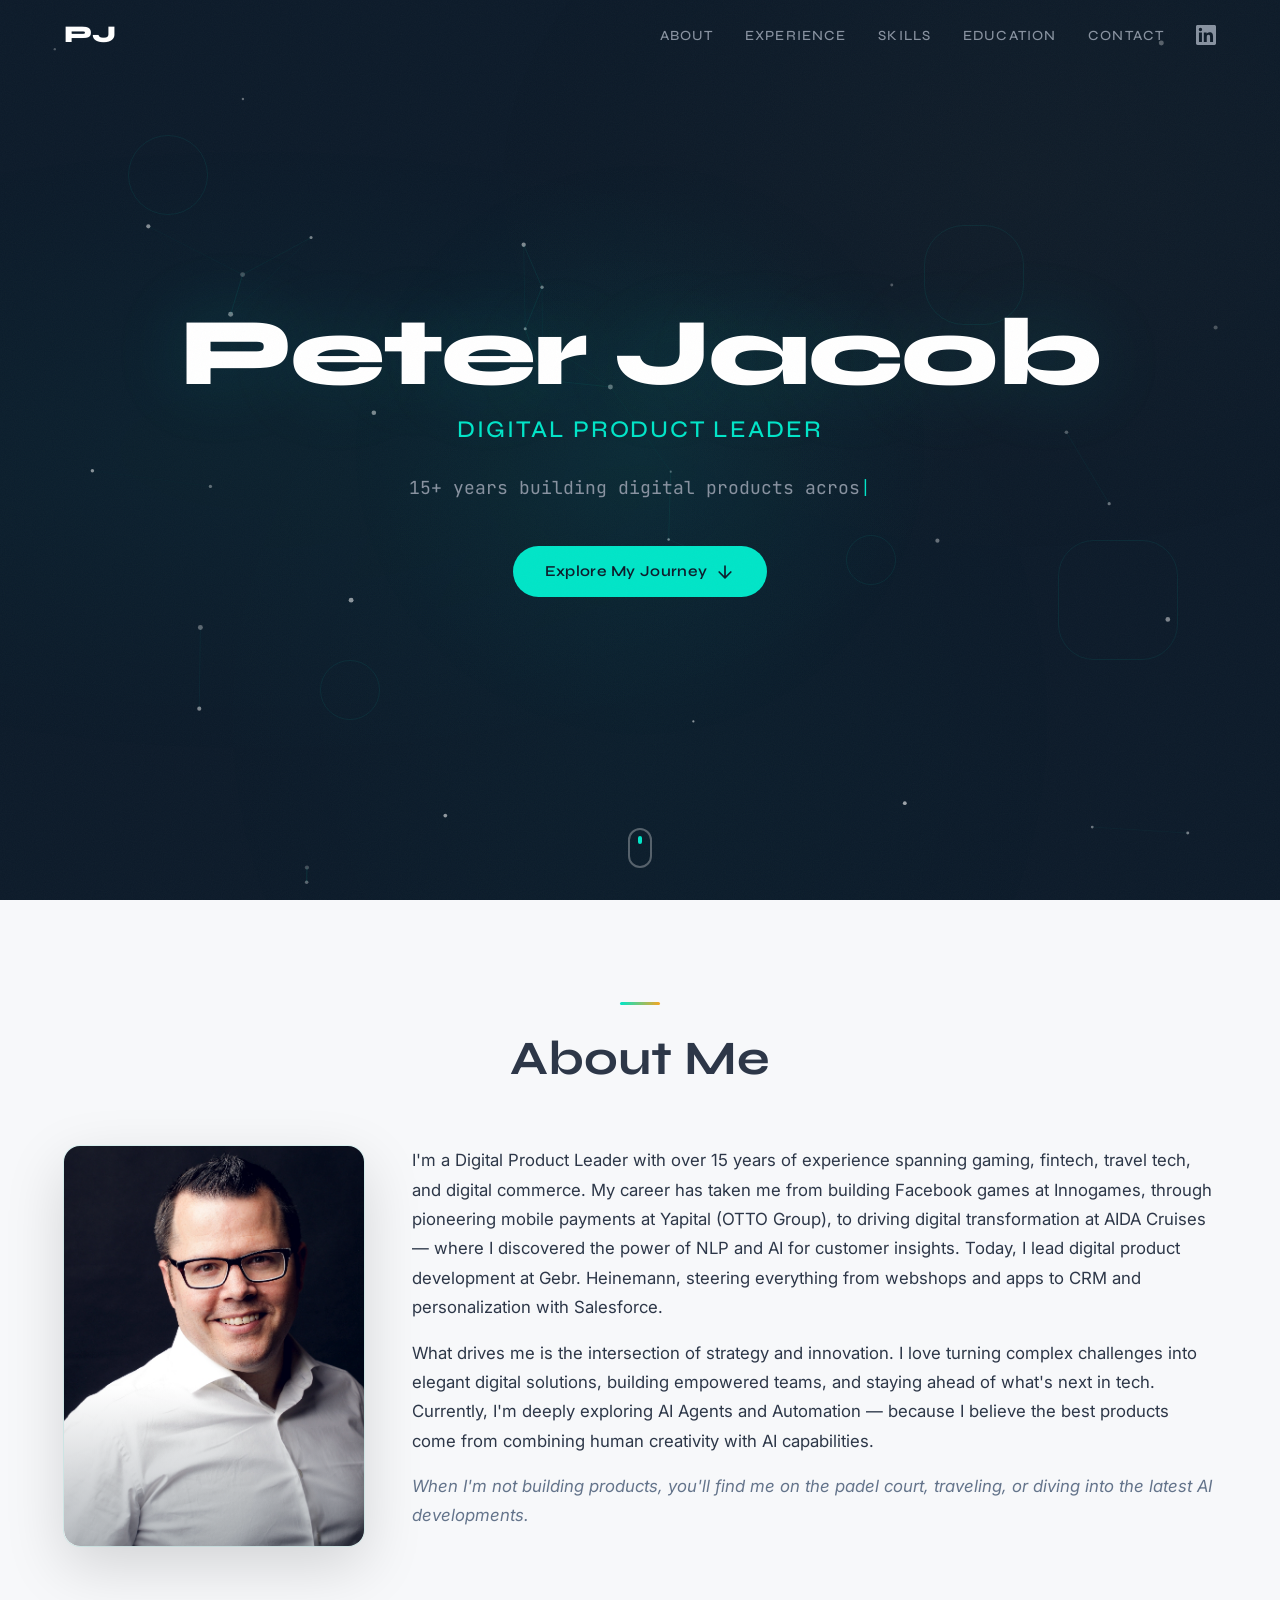
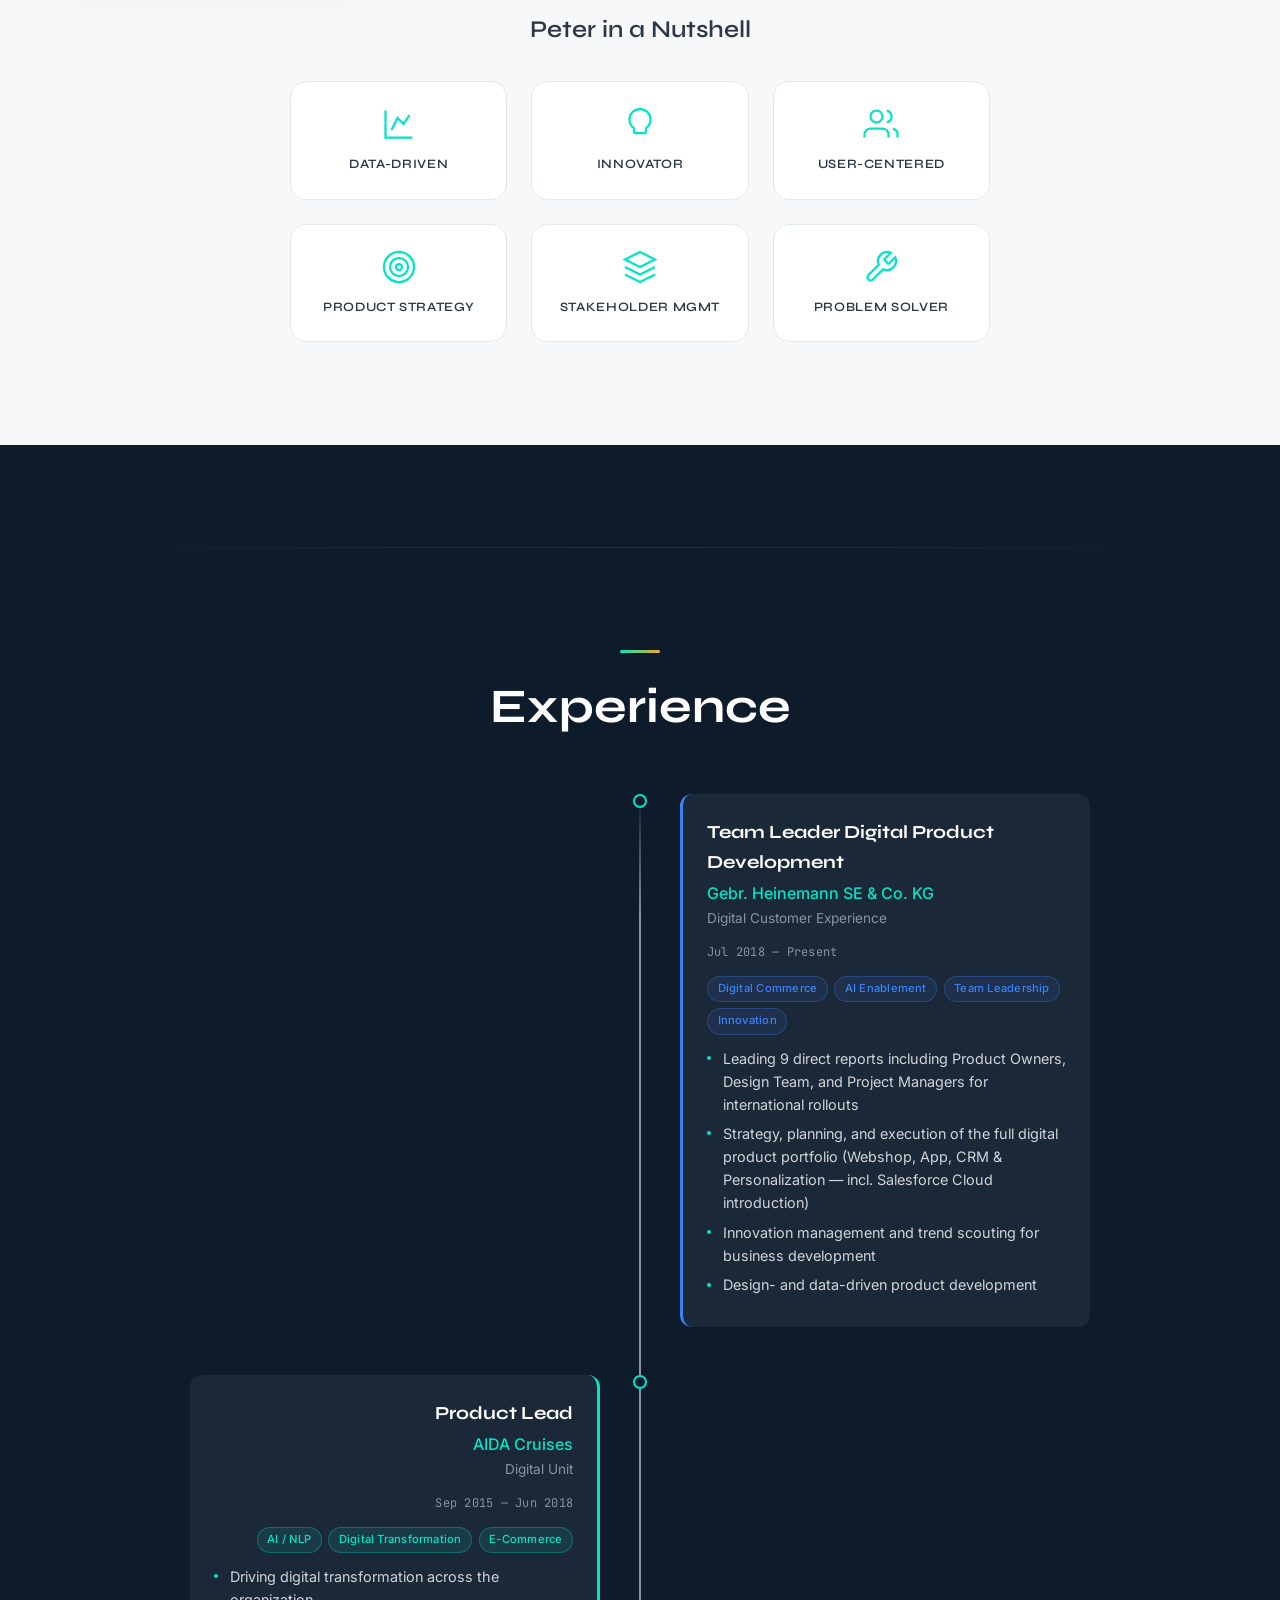
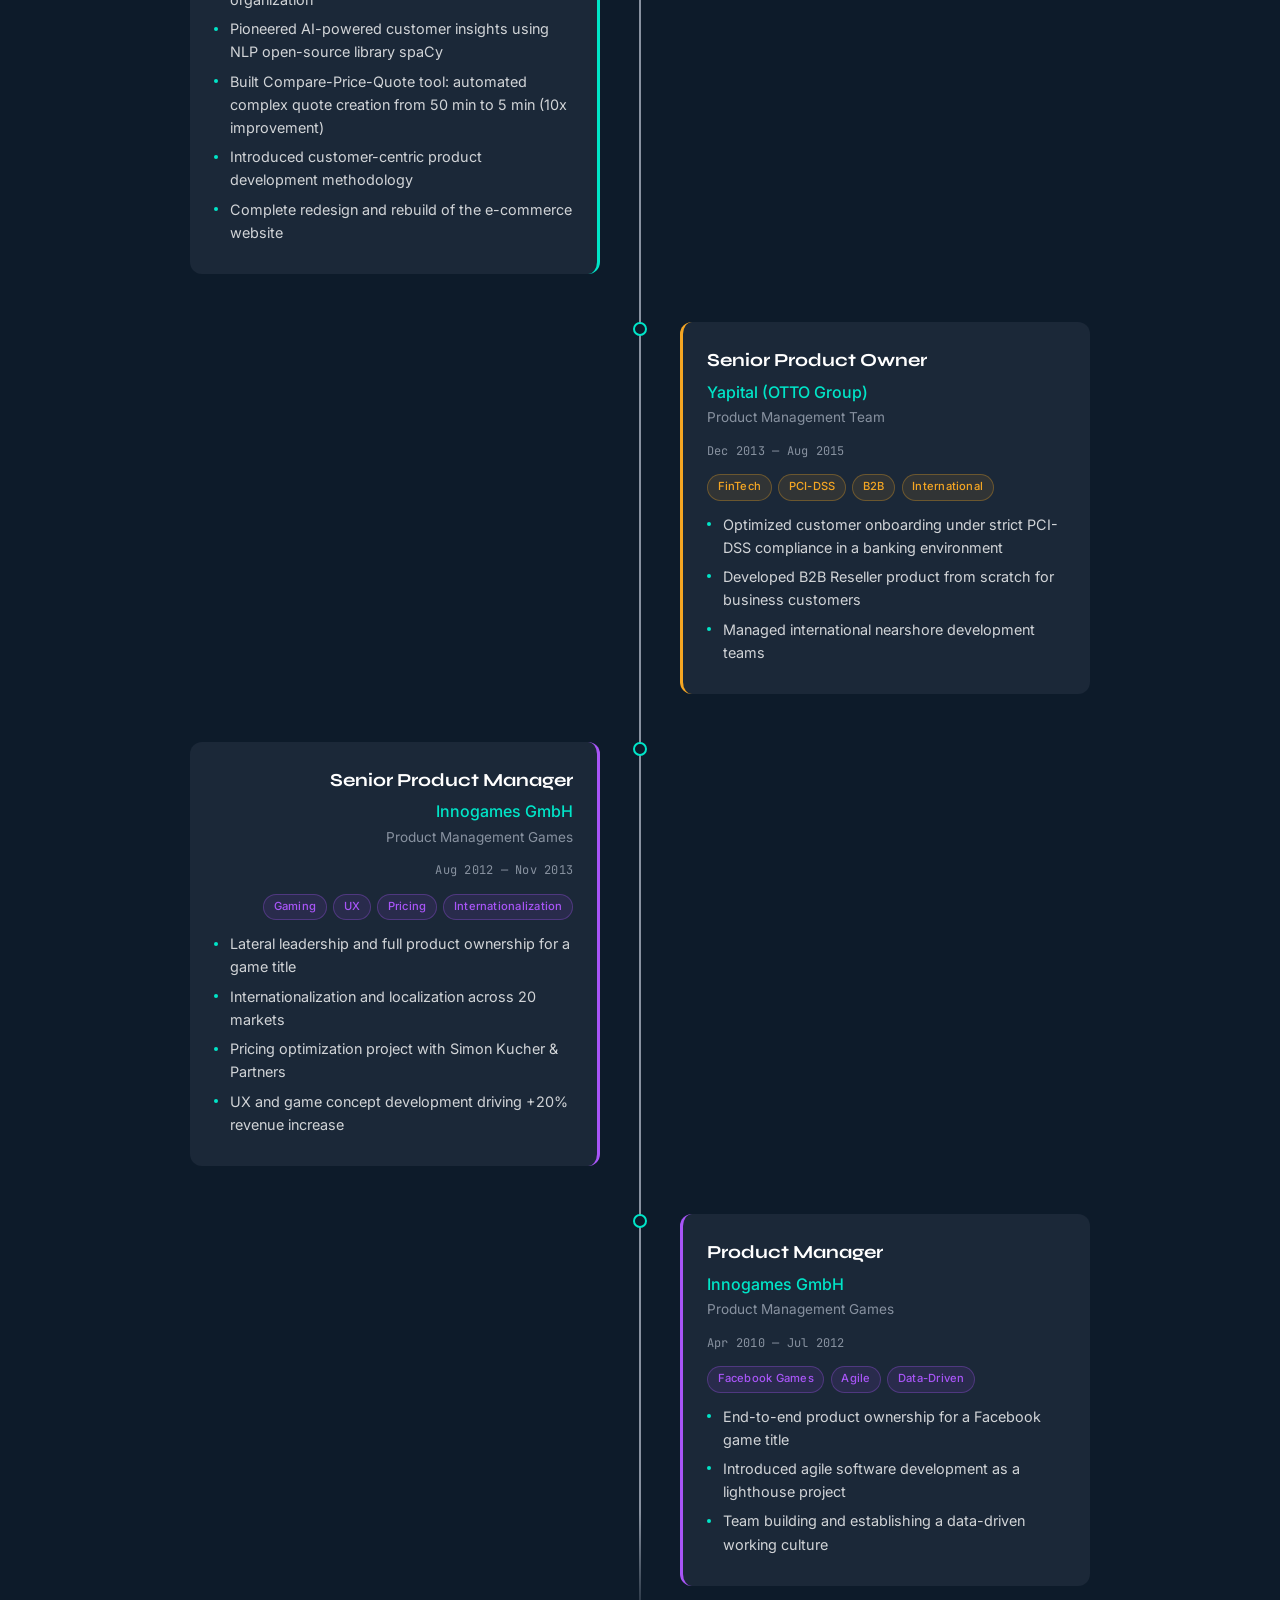
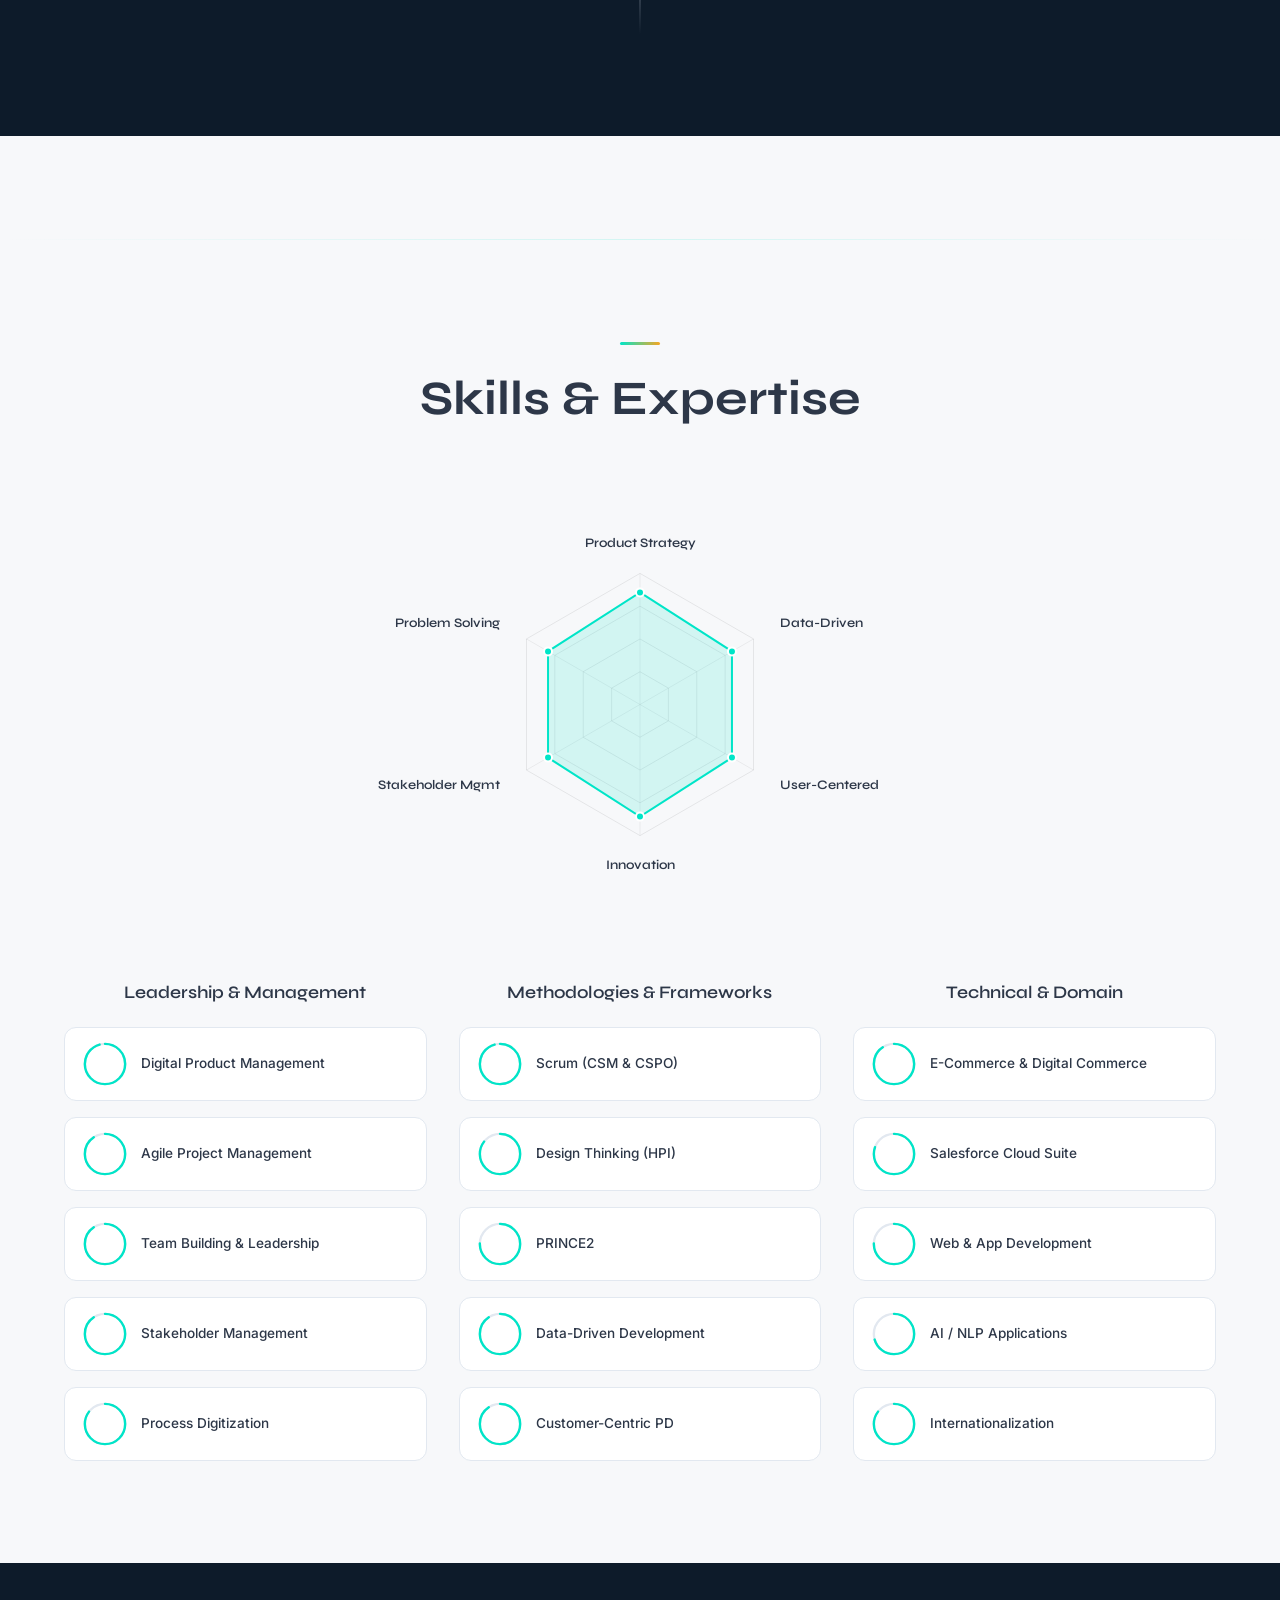
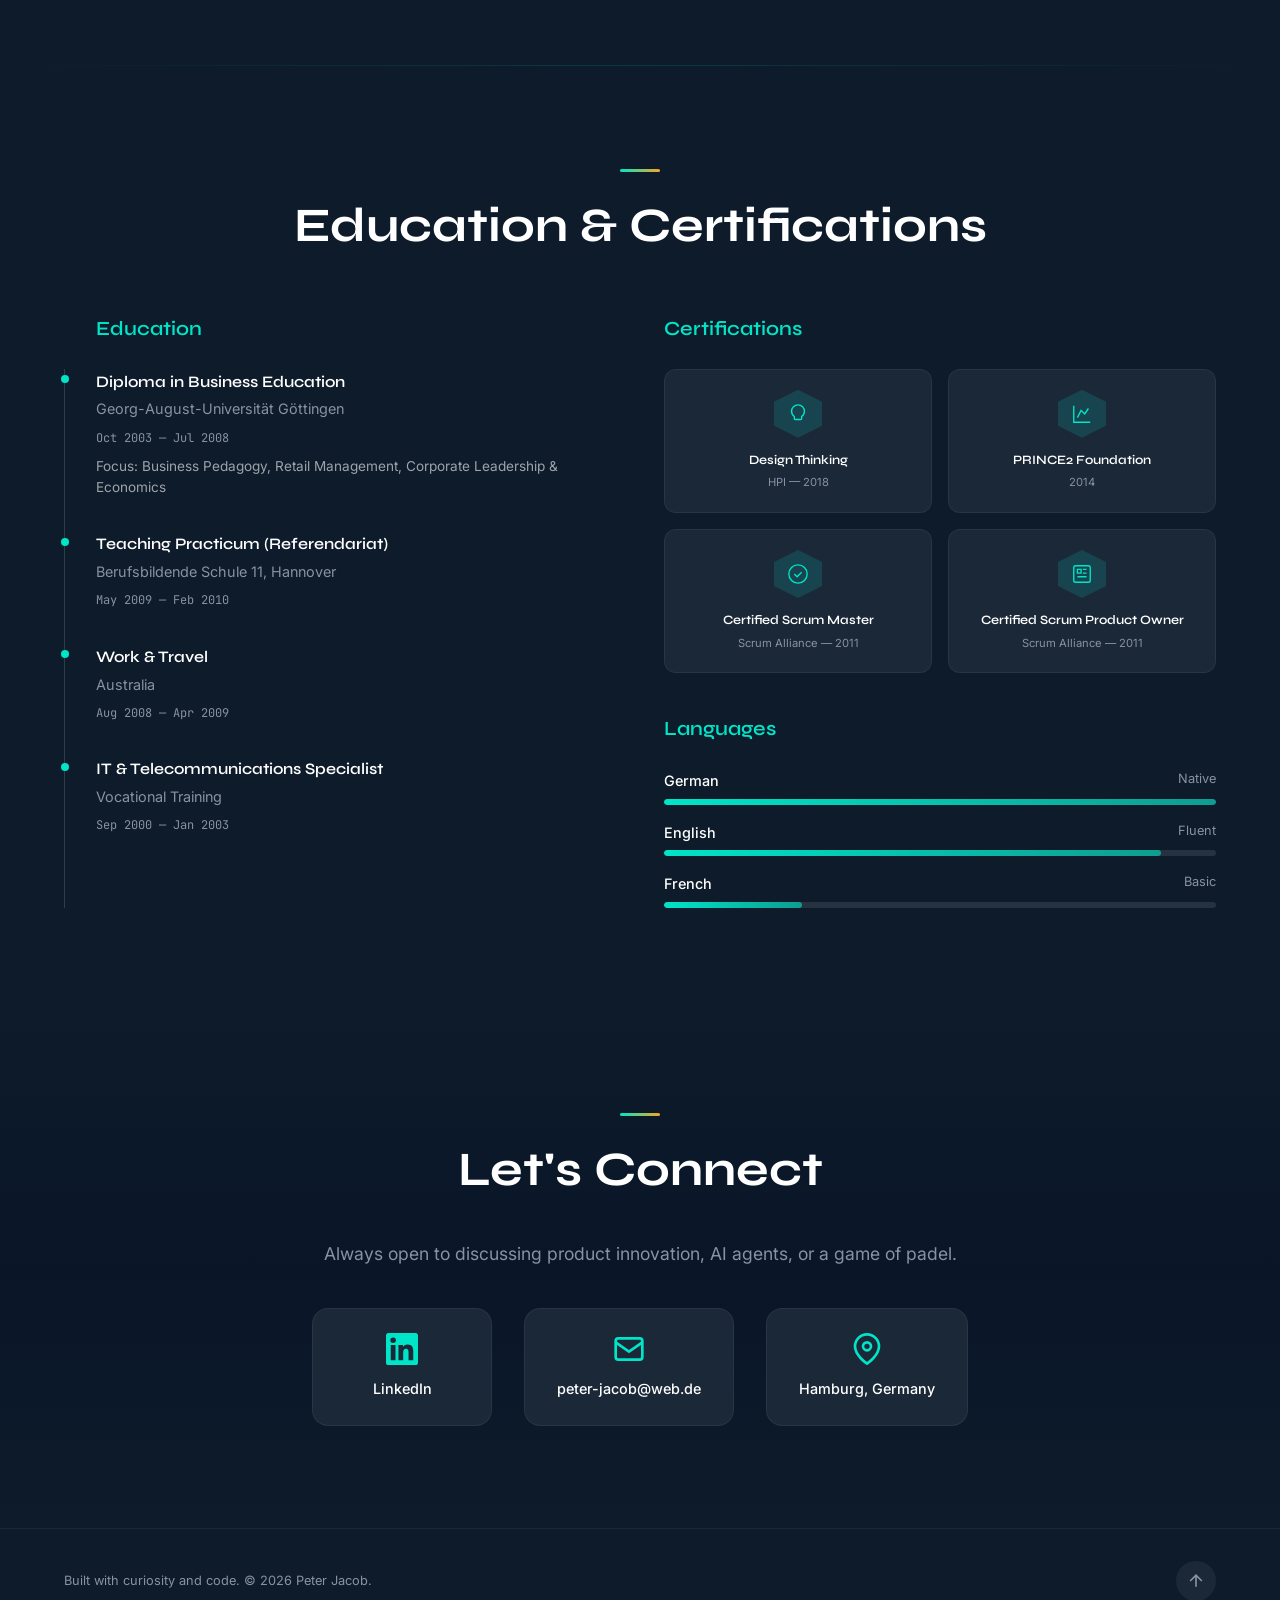
==== index.html @ 0ea790e6 "Initial commit: Peter Jacob CV website Interactive portfolio with parallax effects, animated loading" ====
<!DOCTYPE html>
<html lang="en">
<head>
  <meta charset="UTF-8">
  <meta name="viewport" content="width=device-width, initial-scale=1.0">
  <title>Peter Jacob — Digital Product Leader</title>
  <meta name="description" content="Peter Jacob is a Digital Product Leader with 15+ years of experience in E-Commerce, Gaming, and Travel Tech. Passionate about AI, innovation, and building products that matter.">
  <meta name="keywords" content="Peter Jacob, Product Leader, Digital Product Management, AI, Hamburg, E-Commerce, Product Strategy">
  <meta name="author" content="Peter Jacob">

  <!-- Open Graph -->
  <meta property="og:title" content="Peter Jacob — Digital Product Leader">
  <meta property="og:description" content="15+ years building digital products across gaming, fintech, travel tech & commerce. AI + Human = Boost.">
  <meta property="og:type" content="website">
  <meta property="og:image" content="./assets/images/profile.jpg">

  <!-- Fonts -->
  <link rel="preconnect" href="https://fonts.googleapis.com">
  <link rel="preconnect" href="https://fonts.gstatic.com" crossorigin>
  <link href="https://fonts.googleapis.com/css2?family=Syne:wght@400;500;600;700;800&family=Inter:wght@300;400;500;600&family=JetBrains+Mono:wght@400;500&display=swap" rel="stylesheet">

  <!-- Styles -->
  <link rel="stylesheet" href="./css/style.css">
  <link rel="stylesheet" href="./css/parallax.css">

  <!-- JSON-LD Structured Data -->
  <script type="application/ld+json">
  {
    "@context": "https://schema.org",
    "@type": "Person",
    "name": "Peter Jacob",
    "jobTitle": "Digital Product Leader",
    "url": "https://de.linkedin.com/in/peterjacob/en",
    "sameAs": ["https://de.linkedin.com/in/peterjacob/en"],
    "address": {
      "@type": "PostalAddress",
      "addressLocality": "Hamburg",
      "addressCountry": "DE"
    },
    "knowsAbout": ["Digital Product Management", "AI", "E-Commerce", "Agile", "NLP", "Design Thinking"]
  }
  </script>
</head>
<body>
  <!-- Skip to content -->
  <a class="skip-link" href="#main-content">Skip to content</a>

  <!-- Navigation -->
  <nav class="main-nav" id="navbar" aria-label="Main navigation">
    <div class="nav-container">
      <a href="#hero" class="nav-logo">PJ</a>
      <button class="nav-toggle" id="navToggle" aria-label="Toggle navigation" aria-expanded="false">
        <span class="nav-toggle-bar"></span>
        <span class="nav-toggle-bar"></span>
        <span class="nav-toggle-bar"></span>
      </button>
      <ul class="nav-links" id="navLinks">
        <li><a href="#about" class="nav-link">About</a></li>
        <li><a href="#experience" class="nav-link">Experience</a></li>
        <li><a href="#skills" class="nav-link">Skills</a></li>
        <li><a href="#education" class="nav-link">Education</a></li>
        <li><a href="#contact" class="nav-link">Contact</a></li>
        <li>
          <a href="https://de.linkedin.com/in/peterjacob/en" target="_blank" rel="noopener noreferrer" class="nav-link nav-link--linkedin" aria-label="LinkedIn Profile">
            <svg width="20" height="20" viewBox="0 0 24 24" fill="currentColor" aria-hidden="true">
              <path d="M20.447 20.452h-3.554v-5.569c0-1.328-.027-3.037-1.852-3.037-1.853 0-2.136 1.445-2.136 2.939v5.667H9.351V9h3.414v1.561h.046c.477-.9 1.637-1.85 3.37-1.85 3.601 0 4.267 2.37 4.267 5.455v6.286zM5.337 7.433a2.062 2.062 0 01-2.063-2.065 2.064 2.064 0 112.063 2.065zm1.782 13.019H3.555V9h3.564v11.452zM22.225 0H1.771C.792 0 0 .774 0 1.729v20.542C0 23.227.792 24 1.771 24h20.451C23.2 24 24 23.227 24 22.271V1.729C24 .774 23.2 0 22.222 0h.003z"/>
            </svg>
          </a>
        </li>
      </ul>
    </div>
  </nav>

  <!-- Main Content -->
  <main id="main-content">

    <!-- ==================== HERO ==================== -->
    <section id="hero" class="hero">
      <canvas id="nodeNetwork" class="hero-canvas" aria-hidden="true"></canvas>
      <div class="parallax-layer parallax-layer--bg" data-speed="0.15" aria-hidden="true"></div>
      <div class="parallax-layer parallax-layer--mid" data-speed="0.35" aria-hidden="true">
        <div class="floating-shape floating-shape--1"></div>
        <div class="floating-shape floating-shape--2"></div>
        <div class="floating-shape floating-shape--3"></div>
        <div class="floating-shape floating-shape--4"></div>
        <div class="floating-shape floating-shape--5"></div>
      </div>
      <div class="hero-content">
        <h1 class="hero-name">Peter Jacob</h1>
        <p class="hero-title">Digital Product Leader</p>
        <div class="hero-typed">
          <span id="typedText" class="typed-text"></span><span class="typed-cursor">|</span>
        </div>
        <a href="#about" class="hero-cta" aria-label="Explore my journey">
          Explore My Journey
          <svg width="20" height="20" viewBox="0 0 24 24" fill="none" stroke="currentColor" stroke-width="2" stroke-linecap="round" stroke-linejoin="round" aria-hidden="true">
            <path d="M12 5v14M19 12l-7 7-7-7"/>
          </svg>
        </a>
      </div>
      <div class="scroll-indicator" aria-hidden="true">
        <div class="scroll-indicator-dot"></div>
      </div>
    </section>

    <!-- ==================== ABOUT ==================== -->
    <section id="about" class="section section--light">
      <div class="container">
        <h2 class="section-heading reveal" data-reveal="fade-up">
          <span class="section-heading-accent"></span>
          About Me
        </h2>
        <div class="about-grid">
          <div class="about-photo reveal" data-reveal="fade-right">
            <div class="about-photo-frame">
              <img src="./assets/images/profile.jpg" alt="Peter Jacob — Digital Product Leader" class="about-photo-img" loading="lazy">
            </div>
          </div>
          <div class="about-text reveal" data-reveal="fade-left">
            <p>I'm a Digital Product Leader with over 15 years of experience spanning gaming, fintech, travel tech, and digital commerce. My career has taken me from building Facebook games at Innogames, through pioneering mobile payments at Yapital (OTTO Group), to driving digital transformation at AIDA Cruises — where I discovered the power of NLP and AI for customer insights. Today, I lead digital product development at Gebr. Heinemann, steering everything from webshops and apps to CRM and personalization with Salesforce.</p>
            <p>What drives me is the intersection of strategy and innovation. I love turning complex challenges into elegant digital solutions, building empowered teams, and staying ahead of what's next in tech. Currently, I'm deeply exploring AI Agents and Automation — because I believe the best products come from combining human creativity with AI capabilities.</p>
            <p class="about-text-casual">When I'm not building products, you'll find me on the padel court, traveling, or diving into the latest AI developments.</p>
          </div>
        </div>

        <!-- Peter in a Nutshell -->
        <div class="nutshell">
          <h3 class="nutshell-title reveal" data-reveal="fade-up">Peter in a Nutshell</h3>
          <div class="nutshell-grid reveal" data-reveal="stagger">
            <div class="hex-card" data-tooltip="Decisions backed by data, always. From KPI frameworks to NLP-powered customer insights.">
              <div class="hex-card-inner">
                <svg class="hex-card-icon" viewBox="0 0 24 24" fill="none" stroke="currentColor" stroke-width="1.5" aria-hidden="true">
                  <path d="M3 3v18h18"/>
                  <path d="M7 16l4-8 4 4 4-6"/>
                </svg>
                <span class="hex-card-label">Data-Driven</span>
              </div>
            </div>
            <div class="hex-card" data-tooltip="Constantly scouting trends and turning new technologies into tangible business value.">
              <div class="hex-card-inner">
                <svg class="hex-card-icon" viewBox="0 0 24 24" fill="none" stroke="currentColor" stroke-width="1.5" aria-hidden="true">
                  <path d="M9 18h6M12 2a7 7 0 017 7c0 2.38-1.19 4.47-3 5.74V17a1 1 0 01-1 1h-6a1 1 0 01-1-1v-2.26C6.19 13.47 5 11.38 5 9a7 7 0 017-7z"/>
                </svg>
                <span class="hex-card-label">Innovator</span>
              </div>
            </div>
            <div class="hex-card" data-tooltip="Products built for people. Design thinking practitioner with a passion for great UX.">
              <div class="hex-card-inner">
                <svg class="hex-card-icon" viewBox="0 0 24 24" fill="none" stroke="currentColor" stroke-width="1.5" aria-hidden="true">
                  <path d="M17 21v-2a4 4 0 00-4-4H5a4 4 0 00-4 4v2"/>
                  <circle cx="9" cy="7" r="4"/>
                  <path d="M23 21v-2a4 4 0 00-3-3.87M16 3.13a4 4 0 010 7.75"/>
                </svg>
                <span class="hex-card-label">User-Centered</span>
              </div>
            </div>
            <div class="hex-card" data-tooltip="Translating vision into roadmaps. Aligning stakeholders around clear product direction.">
              <div class="hex-card-inner">
                <svg class="hex-card-icon" viewBox="0 0 24 24" fill="none" stroke="currentColor" stroke-width="1.5" aria-hidden="true">
                  <circle cx="12" cy="12" r="10"/>
                  <circle cx="12" cy="12" r="6"/>
                  <circle cx="12" cy="12" r="2"/>
                </svg>
                <span class="hex-card-label">Product Strategy</span>
              </div>
            </div>
            <div class="hex-card" data-tooltip="Building bridges across teams, departments, and international boundaries.">
              <div class="hex-card-inner">
                <svg class="hex-card-icon" viewBox="0 0 24 24" fill="none" stroke="currentColor" stroke-width="1.5" aria-hidden="true">
                  <path d="M12 2L2 7l10 5 10-5-10-5zM2 17l10 5 10-5M2 12l10 5 10-5"/>
                </svg>
                <span class="hex-card-label">Stakeholder Mgmt</span>
              </div>
            </div>
            <div class="hex-card" data-tooltip="Breaking down complexity. Finding elegant solutions to hard challenges.">
              <div class="hex-card-inner">
                <svg class="hex-card-icon" viewBox="0 0 24 24" fill="none" stroke="currentColor" stroke-width="1.5" aria-hidden="true">
                  <path d="M14.7 6.3a1 1 0 000 1.4l1.6 1.6a1 1 0 001.4 0l3.77-3.77a6 6 0 01-7.94 7.94l-6.91 6.91a2.12 2.12 0 01-3-3l6.91-6.91a6 6 0 017.94-7.94l-3.76 3.76z"/>
                </svg>
                <span class="hex-card-label">Problem Solver</span>
              </div>
            </div>
          </div>
        </div>
      </div>
    </section>

    <!-- ==================== EXPERIENCE ==================== -->
    <section id="experience" class="section section--dark">
      <div class="container">
        <h2 class="section-heading section-heading--light reveal" data-reveal="fade-up">
          <span class="section-heading-accent"></span>
          Experience
        </h2>
        <div class="timeline">
          <!-- Position 1: Gebr. Heinemann -->
          <div class="timeline-item timeline-item--right reveal" data-reveal="fade-left">
            <div class="timeline-node"></div>
            <div class="timeline-card" data-industry="commerce">
              <div class="timeline-card-header">
                <h3 class="timeline-card-title">Team Leader Digital Product Development</h3>
                <p class="timeline-card-company">Gebr. Heinemann SE & Co. KG</p>
                <p class="timeline-card-dept">Digital Customer Experience</p>
                <span class="timeline-card-period">Jul 2018 — Present</span>
              </div>
              <div class="timeline-card-tags">
                <span class="tag tag--commerce">Digital Commerce</span>
                <span class="tag tag--commerce">AI Enablement</span>
                <span class="tag tag--commerce">Team Leadership</span>
                <span class="tag tag--commerce">Innovation</span>
              </div>
              <ul class="timeline-card-achievements">
                <li>Leading 9 direct reports including Product Owners, Design Team, and Project Managers for international rollouts</li>
                <li>Strategy, planning, and execution of the full digital product portfolio (Webshop, App, CRM & Personalization — incl. Salesforce Cloud introduction)</li>
                <li>Innovation management and trend scouting for business development</li>
                <li>Design- and data-driven product development</li>
              </ul>
            </div>
          </div>

          <!-- Position 2: AIDA Cruises -->
          <div class="timeline-item timeline-item--left reveal" data-reveal="fade-right">
            <div class="timeline-node"></div>
            <div class="timeline-card" data-industry="travel">
              <div class="timeline-card-header">
                <h3 class="timeline-card-title">Product Lead</h3>
                <p class="timeline-card-company">AIDA Cruises</p>
                <p class="timeline-card-dept">Digital Unit</p>
                <span class="timeline-card-period">Sep 2015 — Jun 2018</span>
              </div>
              <div class="timeline-card-tags">
                <span class="tag tag--travel">AI / NLP</span>
                <span class="tag tag--travel">Digital Transformation</span>
                <span class="tag tag--travel">E-Commerce</span>
              </div>
              <ul class="timeline-card-achievements">
                <li>Driving digital transformation across the organization</li>
                <li>Pioneered AI-powered customer insights using NLP open-source library spaCy</li>
                <li>Built Compare-Price-Quote tool: automated complex quote creation from 50 min to 5 min (10x improvement)</li>
                <li>Introduced customer-centric product development methodology</li>
                <li>Complete redesign and rebuild of the e-commerce website</li>
              </ul>
            </div>
          </div>

          <!-- Position 3: Yapital -->
          <div class="timeline-item timeline-item--right reveal" data-reveal="fade-left">
            <div class="timeline-node"></div>
            <div class="timeline-card" data-industry="fintech">
              <div class="timeline-card-header">
                <h3 class="timeline-card-title">Senior Product Owner</h3>
                <p class="timeline-card-company">Yapital (OTTO Group)</p>
                <p class="timeline-card-dept">Product Management Team</p>
                <span class="timeline-card-period">Dec 2013 — Aug 2015</span>
              </div>
              <div class="timeline-card-tags">
                <span class="tag tag--fintech">FinTech</span>
                <span class="tag tag--fintech">PCI-DSS</span>
                <span class="tag tag--fintech">B2B</span>
                <span class="tag tag--fintech">International</span>
              </div>
              <ul class="timeline-card-achievements">
                <li>Optimized customer onboarding under strict PCI-DSS compliance in a banking environment</li>
                <li>Developed B2B Reseller product from scratch for business customers</li>
                <li>Managed international nearshore development teams</li>
              </ul>
            </div>
          </div>

          <!-- Position 4: Innogames Senior -->
          <div class="timeline-item timeline-item--left reveal" data-reveal="fade-right">
            <div class="timeline-node"></div>
            <div class="timeline-card" data-industry="gaming">
              <div class="timeline-card-header">
                <h3 class="timeline-card-title">Senior Product Manager</h3>
                <p class="timeline-card-company">Innogames GmbH</p>
                <p class="timeline-card-dept">Product Management Games</p>
                <span class="timeline-card-period">Aug 2012 — Nov 2013</span>
              </div>
              <div class="timeline-card-tags">
                <span class="tag tag--gaming">Gaming</span>
                <span class="tag tag--gaming">UX</span>
                <span class="tag tag--gaming">Pricing</span>
                <span class="tag tag--gaming">Internationalization</span>
              </div>
              <ul class="timeline-card-achievements">
                <li>Lateral leadership and full product ownership for a game title</li>
                <li>Internationalization and localization across 20 markets</li>
                <li>Pricing optimization project with Simon Kucher & Partners</li>
                <li>UX and game concept development driving +20% revenue increase</li>
              </ul>
            </div>
          </div>

          <!-- Position 5: Innogames PM -->
          <div class="timeline-item timeline-item--right reveal" data-reveal="fade-left">
            <div class="timeline-node"></div>
            <div class="timeline-card" data-industry="gaming">
              <div class="timeline-card-header">
                <h3 class="timeline-card-title">Product Manager</h3>
                <p class="timeline-card-company">Innogames GmbH</p>
                <p class="timeline-card-dept">Product Management Games</p>
                <span class="timeline-card-period">Apr 2010 — Jul 2012</span>
              </div>
              <div class="timeline-card-tags">
                <span class="tag tag--gaming">Facebook Games</span>
                <span class="tag tag--gaming">Agile</span>
                <span class="tag tag--gaming">Data-Driven</span>
              </div>
              <ul class="timeline-card-achievements">
                <li>End-to-end product ownership for a Facebook game title</li>
                <li>Introduced agile software development as a lighthouse project</li>
                <li>Team building and establishing a data-driven working culture</li>
              </ul>
            </div>
          </div>
        </div>
      </div>
    </section>

    <!-- ==================== SKILLS ==================== -->
    <section id="skills" class="section section--light">
      <div class="container">
        <h2 class="section-heading reveal" data-reveal="fade-up">
          <span class="section-heading-accent"></span>
          Skills & Expertise
        </h2>

        <!-- Radar Chart -->
        <div class="radar-wrapper reveal" data-reveal="scale-in">
          <canvas id="radarChart" class="radar-canvas" aria-label="Core competency radar chart showing Product Strategy, Data-Driven, User-Centered, Innovation, Stakeholder Management, and Problem Solving"></canvas>
        </div>

        <!-- Skill Categories -->
        <div class="skills-grid">
          <!-- Leadership -->
          <div class="skill-category reveal" data-reveal="fade-up">
            <h3 class="skill-category-title">Leadership & Management</h3>
            <div class="skill-cards">
              <div class="skill-card">
                <svg class="skill-ring" viewBox="0 0 100 100" aria-hidden="true">
                  <circle class="skill-ring-bg" cx="50" cy="50" r="42"/>
                  <circle class="skill-ring-fill" cx="50" cy="50" r="42" data-percent="95"/>
                </svg>
                <span class="skill-card-name">Digital Product Management</span>
              </div>
              <div class="skill-card">
                <svg class="skill-ring" viewBox="0 0 100 100" aria-hidden="true">
                  <circle class="skill-ring-bg" cx="50" cy="50" r="42"/>
                  <circle class="skill-ring-fill" cx="50" cy="50" r="42" data-percent="90"/>
                </svg>
                <span class="skill-card-name">Agile Project Management</span>
              </div>
              <div class="skill-card">
                <svg class="skill-ring" viewBox="0 0 100 100" aria-hidden="true">
                  <circle class="skill-ring-bg" cx="50" cy="50" r="42"/>
                  <circle class="skill-ring-fill" cx="50" cy="50" r="42" data-percent="90"/>
                </svg>
                <span class="skill-card-name">Team Building & Leadership</span>
              </div>
              <div class="skill-card">
                <svg class="skill-ring" viewBox="0 0 100 100" aria-hidden="true">
                  <circle class="skill-ring-bg" cx="50" cy="50" r="42"/>
                  <circle class="skill-ring-fill" cx="50" cy="50" r="42" data-percent="90"/>
                </svg>
                <span class="skill-card-name">Stakeholder Management</span>
              </div>
              <div class="skill-card">
                <svg class="skill-ring" viewBox="0 0 100 100" aria-hidden="true">
                  <circle class="skill-ring-bg" cx="50" cy="50" r="42"/>
                  <circle class="skill-ring-fill" cx="50" cy="50" r="42" data-percent="85"/>
                </svg>
                <span class="skill-card-name">Process Digitization</span>
              </div>
            </div>
          </div>

          <!-- Methodologies -->
          <div class="skill-category reveal" data-reveal="fade-up">
            <h3 class="skill-category-title">Methodologies & Frameworks</h3>
            <div class="skill-cards">
              <div class="skill-card">
                <svg class="skill-ring" viewBox="0 0 100 100" aria-hidden="true">
                  <circle class="skill-ring-bg" cx="50" cy="50" r="42"/>
                  <circle class="skill-ring-fill" cx="50" cy="50" r="42" data-percent="95"/>
                </svg>
                <span class="skill-card-name">Scrum (CSM & CSPO)</span>
              </div>
              <div class="skill-card">
                <svg class="skill-ring" viewBox="0 0 100 100" aria-hidden="true">
                  <circle class="skill-ring-bg" cx="50" cy="50" r="42"/>
                  <circle class="skill-ring-fill" cx="50" cy="50" r="42" data-percent="85"/>
                </svg>
                <span class="skill-card-name">Design Thinking (HPI)</span>
              </div>
              <div class="skill-card">
                <svg class="skill-ring" viewBox="0 0 100 100" aria-hidden="true">
                  <circle class="skill-ring-bg" cx="50" cy="50" r="42"/>
                  <circle class="skill-ring-fill" cx="50" cy="50" r="42" data-percent="75"/>
                </svg>
                <span class="skill-card-name">PRINCE2</span>
              </div>
              <div class="skill-card">
                <svg class="skill-ring" viewBox="0 0 100 100" aria-hidden="true">
                  <circle class="skill-ring-bg" cx="50" cy="50" r="42"/>
                  <circle class="skill-ring-fill" cx="50" cy="50" r="42" data-percent="90"/>
                </svg>
                <span class="skill-card-name">Data-Driven Development</span>
              </div>
              <div class="skill-card">
                <svg class="skill-ring" viewBox="0 0 100 100" aria-hidden="true">
                  <circle class="skill-ring-bg" cx="50" cy="50" r="42"/>
                  <circle class="skill-ring-fill" cx="50" cy="50" r="42" data-percent="90"/>
                </svg>
                <span class="skill-card-name">Customer-Centric PD</span>
              </div>
            </div>
          </div>

          <!-- Technical -->
          <div class="skill-category reveal" data-reveal="fade-up">
            <h3 class="skill-category-title">Technical & Domain</h3>
            <div class="skill-cards">
              <div class="skill-card">
                <svg class="skill-ring" viewBox="0 0 100 100" aria-hidden="true">
                  <circle class="skill-ring-bg" cx="50" cy="50" r="42"/>
                  <circle class="skill-ring-fill" cx="50" cy="50" r="42" data-percent="90"/>
                </svg>
                <span class="skill-card-name">E-Commerce & Digital Commerce</span>
              </div>
              <div class="skill-card">
                <svg class="skill-ring" viewBox="0 0 100 100" aria-hidden="true">
                  <circle class="skill-ring-bg" cx="50" cy="50" r="42"/>
                  <circle class="skill-ring-fill" cx="50" cy="50" r="42" data-percent="80"/>
                </svg>
                <span class="skill-card-name">Salesforce Cloud Suite</span>
              </div>
              <div class="skill-card">
                <svg class="skill-ring" viewBox="0 0 100 100" aria-hidden="true">
                  <circle class="skill-ring-bg" cx="50" cy="50" r="42"/>
                  <circle class="skill-ring-fill" cx="50" cy="50" r="42" data-percent="75"/>
                </svg>
                <span class="skill-card-name">Web & App Development</span>
              </div>
              <div class="skill-card">
                <svg class="skill-ring" viewBox="0 0 100 100" aria-hidden="true">
                  <circle class="skill-ring-bg" cx="50" cy="50" r="42"/>
                  <circle class="skill-ring-fill" cx="50" cy="50" r="42" data-percent="70"/>
                </svg>
                <span class="skill-card-name">AI / NLP Applications</span>
              </div>
              <div class="skill-card">
                <svg class="skill-ring" viewBox="0 0 100 100" aria-hidden="true">
                  <circle class="skill-ring-bg" cx="50" cy="50" r="42"/>
                  <circle class="skill-ring-fill" cx="50" cy="50" r="42" data-percent="85"/>
                </svg>
                <span class="skill-card-name">Internationalization</span>
              </div>
            </div>
          </div>
        </div>
      </div>
    </section>

    <!-- ==================== EDUCATION ==================== -->
    <section id="education" class="section section--dark">
      <div class="container">
        <h2 class="section-heading section-heading--light reveal" data-reveal="fade-up">
          <span class="section-heading-accent"></span>
          Education & Certifications
        </h2>
        <div class="edu-grid">
          <!-- Education Timeline -->
          <div class="edu-timeline">
            <h3 class="edu-subtitle reveal" data-reveal="fade-up">Education</h3>

            <div class="edu-item reveal" data-reveal="fade-right">
              <div class="edu-item-dot"></div>
              <div class="edu-item-content">
                <h4 class="edu-item-degree">Diploma in Business Education</h4>
                <p class="edu-item-school">Georg-August-Universit&auml;t G&ouml;ttingen</p>
                <span class="edu-item-period">Oct 2003 — Jul 2008</span>
                <p class="edu-item-desc">Focus: Business Pedagogy, Retail Management, Corporate Leadership & Economics</p>
              </div>
            </div>

            <div class="edu-item reveal" data-reveal="fade-right">
              <div class="edu-item-dot"></div>
              <div class="edu-item-content">
                <h4 class="edu-item-degree">Teaching Practicum (Referendariat)</h4>
                <p class="edu-item-school">Berufsbildende Schule 11, Hannover</p>
                <span class="edu-item-period">May 2009 — Feb 2010</span>
              </div>
            </div>

            <div class="edu-item reveal" data-reveal="fade-right">
              <div class="edu-item-dot"></div>
              <div class="edu-item-content">
                <h4 class="edu-item-degree">Work & Travel</h4>
                <p class="edu-item-school">Australia</p>
                <span class="edu-item-period">Aug 2008 — Apr 2009</span>
              </div>
            </div>

            <div class="edu-item reveal" data-reveal="fade-right">
              <div class="edu-item-dot"></div>
              <div class="edu-item-content">
                <h4 class="edu-item-degree">IT & Telecommunications Specialist</h4>
                <p class="edu-item-school">Vocational Training</p>
                <span class="edu-item-period">Sep 2000 — Jan 2003</span>
              </div>
            </div>
          </div>

          <!-- Certifications & Languages -->
          <div class="edu-right">
            <h3 class="edu-subtitle reveal" data-reveal="fade-up">Certifications</h3>
            <div class="cert-grid reveal" data-reveal="stagger">
              <div class="cert-badge">
                <div class="cert-badge-hex">
                  <svg class="cert-badge-icon" viewBox="0 0 24 24" fill="none" stroke="currentColor" stroke-width="1.5" aria-hidden="true">
                    <path d="M9 18h6M12 2a7 7 0 017 7c0 2.38-1.19 4.47-3 5.74V17a1 1 0 01-1 1h-6a1 1 0 01-1-1v-2.26C6.19 13.47 5 11.38 5 9a7 7 0 017-7z"/>
                  </svg>
                </div>
                <span class="cert-badge-name">Design Thinking</span>
                <span class="cert-badge-issuer">HPI — 2018</span>
              </div>
              <div class="cert-badge">
                <div class="cert-badge-hex">
                  <svg class="cert-badge-icon" viewBox="0 0 24 24" fill="none" stroke="currentColor" stroke-width="1.5" aria-hidden="true">
                    <path d="M3 3v18h18"/>
                    <path d="M7 16l4-8 4 4 4-6"/>
                  </svg>
                </div>
                <span class="cert-badge-name">PRINCE2 Foundation</span>
                <span class="cert-badge-issuer">2014</span>
              </div>
              <div class="cert-badge">
                <div class="cert-badge-hex">
                  <svg class="cert-badge-icon" viewBox="0 0 24 24" fill="none" stroke="currentColor" stroke-width="1.5" aria-hidden="true">
                    <circle cx="12" cy="12" r="10"/>
                    <path d="M8 12l3 3 5-5"/>
                  </svg>
                </div>
                <span class="cert-badge-name">Certified Scrum Master</span>
                <span class="cert-badge-issuer">Scrum Alliance — 2011</span>
              </div>
              <div class="cert-badge">
                <div class="cert-badge-hex">
                  <svg class="cert-badge-icon" viewBox="0 0 24 24" fill="none" stroke="currentColor" stroke-width="1.5" aria-hidden="true">
                    <rect x="3" y="3" width="18" height="18" rx="2"/>
                    <path d="M7 7h4v4H7zM13 7h4M13 11h4M7 15h10"/>
                  </svg>
                </div>
                <span class="cert-badge-name">Certified Scrum Product Owner</span>
                <span class="cert-badge-issuer">Scrum Alliance — 2011</span>
              </div>
            </div>

            <h3 class="edu-subtitle edu-subtitle--mt reveal" data-reveal="fade-up">Languages</h3>
            <div class="languages reveal" data-reveal="stagger">
              <div class="lang-item">
                <div class="lang-info">
                  <span class="lang-name">German</span>
                  <span class="lang-level">Native</span>
                </div>
                <div class="lang-bar">
                  <div class="lang-bar-fill" data-percent="100"></div>
                </div>
              </div>
              <div class="lang-item">
                <div class="lang-info">
                  <span class="lang-name">English</span>
                  <span class="lang-level">Fluent</span>
                </div>
                <div class="lang-bar">
                  <div class="lang-bar-fill" data-percent="90"></div>
                </div>
              </div>
              <div class="lang-item">
                <div class="lang-info">
                  <span class="lang-name">French</span>
                  <span class="lang-level">Basic</span>
                </div>
                <div class="lang-bar">
                  <div class="lang-bar-fill" data-percent="25"></div>
                </div>
              </div>
            </div>
          </div>
        </div>
      </div>
    </section>

    <!-- ==================== CONTACT ==================== -->
    <section id="contact" class="section section--gradient">
      <div class="container container--narrow">
        <h2 class="section-heading section-heading--light reveal" data-reveal="fade-up">
          <span class="section-heading-accent"></span>
          Let's Connect
        </h2>
        <p class="contact-sub reveal" data-reveal="fade-up">
          Always open to discussing product innovation, AI agents, or a game of padel.
        </p>
        <div class="contact-links reveal" data-reveal="stagger">
          <a href="https://de.linkedin.com/in/peterjacob/en" target="_blank" rel="noopener noreferrer" class="contact-link">
            <svg class="contact-link-icon" viewBox="0 0 24 24" fill="currentColor" aria-hidden="true">
              <path d="M20.447 20.452h-3.554v-5.569c0-1.328-.027-3.037-1.852-3.037-1.853 0-2.136 1.445-2.136 2.939v5.667H9.351V9h3.414v1.561h.046c.477-.9 1.637-1.85 3.37-1.85 3.601 0 4.267 2.37 4.267 5.455v6.286zM5.337 7.433a2.062 2.062 0 01-2.063-2.065 2.064 2.064 0 112.063 2.065zm1.782 13.019H3.555V9h3.564v11.452zM22.225 0H1.771C.792 0 0 .774 0 1.729v20.542C0 23.227.792 24 1.771 24h20.451C23.2 24 24 23.227 24 22.271V1.729C24 .774 23.2 0 22.222 0h.003z"/>
            </svg>
            <span class="contact-link-text">LinkedIn</span>
          </a>
          <a href="mailto:peter-jacob@web.de" class="contact-link">
            <svg class="contact-link-icon" viewBox="0 0 24 24" fill="none" stroke="currentColor" stroke-width="2" aria-hidden="true">
              <rect x="2" y="4" width="20" height="16" rx="2"/>
              <path d="M22 7l-10 7L2 7"/>
            </svg>
            <span class="contact-link-text">peter-jacob@web.de</span>
          </a>
          <div class="contact-link contact-link--static">
            <svg class="contact-link-icon" viewBox="0 0 24 24" fill="none" stroke="currentColor" stroke-width="2" aria-hidden="true">
              <path d="M21 10c0 7-9 13-9 13s-9-6-9-13a9 9 0 0118 0z"/>
              <circle cx="12" cy="10" r="3"/>
            </svg>
            <span class="contact-link-text">Hamburg, Germany</span>
          </div>
        </div>
      </div>
    </section>

  </main>

  <!-- Footer -->
  <footer class="footer">
    <div class="container">
      <p class="footer-text">Built with curiosity and code. &copy; 2026 Peter Jacob.</p>
      <a href="#hero" class="footer-top" aria-label="Back to top">
        <svg width="20" height="20" viewBox="0 0 24 24" fill="none" stroke="currentColor" stroke-width="2" aria-hidden="true">
          <path d="M12 19V5M5 12l7-7 7 7"/>
        </svg>
      </a>
    </div>
  </footer>

  <!-- Scripts -->
  <script src="./js/parallax.js"></script>
  <script src="./js/main.js"></script>
  <script src="./js/linkedin.js"></script>
</body>
</html>
---- css/style.css ----
/* ================================================
   PETER JACOB — Interactive CV Website
   Main Stylesheet
   ================================================ */

/* --- CSS Custom Properties --- */
:root {
  /* Colors */
  --color-bg-dark: #0D1B2A;
  --color-bg-dark-card: #1B2838;
  --color-bg-light: #F7F8FA;
  --color-accent: #00E5C8;
  --color-accent-dim: rgba(0, 229, 200, 0.15);
  --color-accent-secondary: #F5A623;
  --color-text-white: #FFFFFF;
  --color-text-gray: #8892A0;
  --color-text-dark: #2D3748;
  --color-text-muted: #64748b;

  /* Industry colors */
  --color-commerce: #3B82F6;
  --color-travel: #00E5C8;
  --color-fintech: #F5A623;
  --color-gaming: #A855F7;

  /* Typography */
  --font-heading: 'Syne', sans-serif;
  --font-body: 'Inter', sans-serif;
  --font-mono: 'JetBrains Mono', monospace;

  /* Spacing */
  --section-padding: clamp(4rem, 8vw, 8rem);
  --container-max: 1200px;
  --container-narrow: 800px;

  /* Transitions */
  --ease-out: cubic-bezier(0.16, 1, 0.3, 1);
  --ease-bounce: cubic-bezier(0.34, 1.56, 0.64, 1);
  --transition-fast: 200ms var(--ease-out);
  --transition-medium: 400ms var(--ease-out);
  --transition-slow: 600ms var(--ease-out);
}

/* --- Reset --- */
*, *::before, *::after {
  box-sizing: border-box;
  margin: 0;
  padding: 0;
}

html {
  scroll-behavior: smooth;
  -webkit-text-size-adjust: 100%;
}

body {
  font-family: var(--font-body);
  font-size: 16px;
  line-height: 1.6;
  color: var(--color-text-dark);
  background: var(--color-bg-dark);
  overflow-x: hidden;
  -webkit-font-smoothing: antialiased;
  -moz-osx-font-smoothing: grayscale;
}

img {
  max-width: 100%;
  height: auto;
  display: block;
}

a {
  color: inherit;
  text-decoration: none;
}

ul, ol {
  list-style: none;
}

button {
  border: none;
  background: none;
  cursor: pointer;
  font: inherit;
  color: inherit;
}

/* --- Grain Overlay (subtle texture) --- */
body::before {
  content: '';
  position: fixed;
  inset: 0;
  z-index: 9999;
  pointer-events: none;
  opacity: 0.03;
  background-image: url("data:image/svg+xml,%3Csvg viewBox='0 0 256 256' xmlns='http://www.w3.org/2000/svg'%3E%3Cfilter id='noise'%3E%3CfeTurbulence type='fractalNoise' baseFrequency='0.9' numOctaves='4' stitchTiles='stitch'/%3E%3C/filter%3E%3Crect width='100%25' height='100%25' filter='url(%23noise)'/%3E%3C/svg%3E");
  background-repeat: repeat;
  background-size: 256px 256px;
}

/* --- Skip Link --- */
.skip-link {
  position: fixed;
  top: -100%;
  left: 50%;
  transform: translateX(-50%);
  background: var(--color-accent);
  color: var(--color-bg-dark);
  padding: 0.75rem 1.5rem;
  border-radius: 0 0 8px 8px;
  font-weight: 600;
  z-index: 10000;
  transition: top 0.3s;
}
.skip-link:focus {
  top: 0;
}

/* --- Layout --- */
.container {
  max-width: var(--container-max);
  margin: 0 auto;
  padding: 0 1.5rem;
}
.container--narrow {
  max-width: var(--container-narrow);
}

.section {
  padding: var(--section-padding) 0;
  position: relative;
}
.section--light {
  background: var(--color-bg-light);
  color: var(--color-text-dark);
}
.section--dark {
  background: var(--color-bg-dark);
  color: var(--color-text-white);
}
.section--gradient {
  background: linear-gradient(180deg, var(--color-bg-dark) 0%, #0a1628 50%, var(--color-bg-dark) 100%);
  color: var(--color-text-white);
}

/* Gradient divider between sections */
.section--light + .section--dark::before,
.section--dark + .section--light::before {
  content: '';
  display: block;
  height: 1px;
  background: linear-gradient(90deg, transparent, var(--color-accent-dim), transparent);
  margin-bottom: var(--section-padding);
}

/* --- Section Headings --- */
.section-heading {
  font-family: var(--font-heading);
  font-size: clamp(2rem, 4vw, 3rem);
  font-weight: 700;
  margin-bottom: 3rem;
  text-align: center;
  position: relative;
}
.section-heading-accent {
  display: block;
  width: 40px;
  height: 3px;
  background: linear-gradient(90deg, var(--color-accent), var(--color-accent-secondary));
  margin: 0 auto 1rem;
  border-radius: 2px;
}
.section-heading--light {
  color: var(--color-text-white);
}

/* ================================================
   NAVIGATION
   ================================================ */
.main-nav {
  position: fixed;
  top: 0;
  left: 0;
  right: 0;
  z-index: 1000;
  padding: 1rem 0;
  transition: background 0.4s, padding 0.4s, backdrop-filter 0.4s;
}
.main-nav.scrolled {
  background: rgba(13, 27, 42, 0.92);
  backdrop-filter: blur(12px);
  -webkit-backdrop-filter: blur(12px);
  padding: 0.6rem 0;
  box-shadow: 0 2px 20px rgba(0, 0, 0, 0.3);
}

.nav-container {
  max-width: var(--container-max);
  margin: 0 auto;
  padding: 0 1.5rem;
  display: flex;
  align-items: center;
  justify-content: space-between;
}

.nav-logo {
  font-family: var(--font-heading);
  font-size: 1.5rem;
  font-weight: 800;
  color: var(--color-text-white);
  letter-spacing: 0.02em;
  transition: color var(--transition-fast), text-shadow var(--transition-fast);
}
.nav-logo:hover {
  color: var(--color-accent);
  text-shadow: 0 0 20px rgba(0, 229, 200, 0.4);
}

.nav-links {
  display: flex;
  align-items: center;
  gap: 2rem;
}

.nav-link {
  font-family: var(--font-heading);
  font-size: 0.875rem;
  font-weight: 500;
  color: var(--color-text-gray);
  text-transform: uppercase;
  letter-spacing: 0.08em;
  transition: color var(--transition-fast);
  position: relative;
}
.nav-link::after {
  content: '';
  position: absolute;
  bottom: -4px;
  left: 0;
  width: 0;
  height: 2px;
  background: var(--color-accent);
  transition: width var(--transition-medium);
}
.nav-link:hover,
.nav-link.active {
  color: var(--color-text-white);
}
.nav-link.active::after,
.nav-link:hover::after {
  width: 100%;
}

.nav-link--linkedin {
  color: var(--color-text-gray);
  display: flex;
  align-items: center;
}
.nav-link--linkedin:hover {
  color: var(--color-accent);
}
.nav-link--linkedin::after {
  display: none;
}

/* Mobile Nav Toggle */
.nav-toggle {
  display: none;
  flex-direction: column;
  gap: 5px;
  padding: 4px;
  z-index: 1001;
}
.nav-toggle-bar {
  display: block;
  width: 24px;
  height: 2px;
  background: var(--color-text-white);
  border-radius: 2px;
  transition: transform 0.3s, opacity 0.3s;
}
.nav-toggle.open .nav-toggle-bar:nth-child(1) {
  transform: translateY(7px) rotate(45deg);
}
.nav-toggle.open .nav-toggle-bar:nth-child(2) {
  opacity: 0;
}
.nav-toggle.open .nav-toggle-bar:nth-child(3) {
  transform: translateY(-7px) rotate(-45deg);
}

/* ================================================
   HERO
   ================================================ */
.hero {
  position: relative;
  min-height: 100vh;
  min-height: 100dvh;
  display: flex;
  align-items: center;
  justify-content: center;
  overflow: hidden;
  background: var(--color-bg-dark);
}
/* Dramatic gradient glow behind hero content */
.hero::after {
  content: '';
  position: absolute;
  top: 50%;
  left: 50%;
  transform: translate(-50%, -50%);
  width: 600px;
  height: 600px;
  background: radial-gradient(circle, rgba(0, 229, 200, 0.06) 0%, rgba(0, 229, 200, 0.02) 40%, transparent 70%);
  border-radius: 50%;
  z-index: 3;
  pointer-events: none;
}

.hero-canvas {
  position: absolute;
  top: 0;
  left: 0;
  width: 100%;
  height: 100%;
  z-index: 1;
}

.hero-content {
  position: relative;
  z-index: 10;
  text-align: center;
  padding: 2rem 1.5rem;
}

/* Hero entrance animation */
.hero-name,
.hero-title,
.hero-typed,
.hero-cta {
  animation: heroFadeIn 0.8s var(--ease-out) both;
}
.hero-name { animation-delay: 0.2s; }
.hero-title { animation-delay: 0.4s; }
.hero-typed { animation-delay: 0.6s; }
.hero-cta { animation-delay: 0.8s; }

@keyframes heroFadeIn {
  from {
    opacity: 0;
    transform: translateY(24px);
  }
  to {
    opacity: 1;
    transform: translateY(0);
  }
}

.hero-name {
  font-family: var(--font-heading);
  font-size: clamp(3rem, 8vw, 6rem);
  font-weight: 800;
  color: var(--color-text-white);
  letter-spacing: -0.02em;
  line-height: 1.05;
  margin-bottom: 0.5rem;
  text-shadow: 0 0 80px rgba(0, 229, 200, 0.15);
}

.hero-title {
  font-family: var(--font-heading);
  font-size: clamp(1.1rem, 2.5vw, 1.5rem);
  font-weight: 500;
  color: var(--color-accent);
  letter-spacing: 0.08em;
  text-transform: uppercase;
  margin-bottom: 1.5rem;
}

.hero-typed {
  font-family: var(--font-mono);
  font-size: clamp(0.9rem, 1.8vw, 1.125rem);
  color: var(--color-text-gray);
  min-height: 2rem;
  margin-bottom: 2.5rem;
}
.typed-cursor {
  animation: blink 1s step-end infinite;
  color: var(--color-accent);
  font-weight: 300;
}
@keyframes blink {
  50% { opacity: 0; }
}

.hero-cta {
  display: inline-flex;
  align-items: center;
  gap: 0.5rem;
  font-family: var(--font-heading);
  font-size: 0.95rem;
  font-weight: 600;
  color: var(--color-bg-dark);
  background: var(--color-accent);
  padding: 0.85rem 2rem;
  border-radius: 50px;
  letter-spacing: 0.02em;
  transition: transform var(--transition-fast), box-shadow var(--transition-fast), background var(--transition-fast);
}
.hero-cta:hover {
  transform: translateY(-3px);
  box-shadow: 0 12px 40px rgba(0, 229, 200, 0.4), 0 0 0 1px rgba(0, 229, 200, 0.3);
  background: linear-gradient(135deg, #00ffde, #00E5C8);
}
.hero-cta svg {
  transition: transform 0.3s;
}
.hero-cta:hover svg {
  transform: translateY(3px);
}

/* Scroll Indicator */
.scroll-indicator {
  position: absolute;
  bottom: 2rem;
  left: 50%;
  transform: translateX(-50%);
  z-index: 10;
  width: 24px;
  height: 40px;
  border: 2px solid rgba(255, 255, 255, 0.3);
  border-radius: 12px;
  display: flex;
  justify-content: center;
}
.scroll-indicator-dot {
  width: 4px;
  height: 8px;
  background: var(--color-accent);
  border-radius: 2px;
  margin-top: 6px;
  animation: scrollBounce 2s ease-in-out infinite;
}
@keyframes scrollBounce {
  0%, 100% { transform: translateY(0); opacity: 1; }
  50% { transform: translateY(12px); opacity: 0.3; }
}

/* ================================================
   ABOUT
   ================================================ */
.about-grid {
  display: grid;
  grid-template-columns: 300px 1fr;
  gap: 3rem;
  align-items: start;
  margin-bottom: 4rem;
}

.about-photo-frame {
  position: relative;
  border-radius: 16px;
  overflow: hidden;
  box-shadow: 0 20px 60px rgba(0, 0, 0, 0.15), 0 0 0 1px rgba(0, 229, 200, 0.1);
  transition: transform var(--transition-medium), box-shadow var(--transition-medium);
}
.about-photo-frame:hover {
  transform: scale(1.02);
  box-shadow: 0 24px 70px rgba(0, 0, 0, 0.2), 0 0 0 1px rgba(0, 229, 200, 0.2);
}
.about-photo-frame::after {
  content: '';
  position: absolute;
  inset: 0;
  border-radius: 16px;
  background: linear-gradient(180deg, transparent 60%, rgba(13, 27, 42, 0.3));
  pointer-events: none;
}
.about-photo-img {
  width: 100%;
  aspect-ratio: 3/4;
  object-fit: cover;
  object-position: center top;
}

.about-text p {
  font-size: 1.05rem;
  line-height: 1.75;
  margin-bottom: 1rem;
  color: var(--color-text-dark);
}
.about-text-casual {
  color: var(--color-text-muted) !important;
  font-style: italic;
}

/* Peter in a Nutshell */
.nutshell {
  text-align: center;
}
.nutshell-title {
  font-family: var(--font-heading);
  font-size: 1.5rem;
  font-weight: 600;
  margin-bottom: 2rem;
  color: var(--color-text-dark);
}
.nutshell-grid {
  display: grid;
  grid-template-columns: repeat(3, 1fr);
  gap: 1.5rem;
  max-width: 700px;
  margin: 0 auto;
}

.hex-card {
  position: relative;
  cursor: default;
}
.hex-card-inner {
  background: white;
  border: 1px solid #e2e8f0;
  border-radius: 16px;
  padding: 1.5rem 1rem;
  display: flex;
  flex-direction: column;
  align-items: center;
  gap: 0.75rem;
  transition: transform var(--transition-medium), box-shadow var(--transition-medium), border-color var(--transition-medium);
}
.hex-card:hover .hex-card-inner {
  transform: translateY(-6px);
  box-shadow: 0 12px 40px rgba(0, 229, 200, 0.15);
  border-color: var(--color-accent);
}

.hex-card-icon {
  width: 36px;
  height: 36px;
  color: var(--color-accent);
  stroke-width: 1.5;
}
.hex-card-label {
  font-family: var(--font-heading);
  font-size: 0.8rem;
  font-weight: 600;
  text-transform: uppercase;
  letter-spacing: 0.05em;
  color: var(--color-text-dark);
}

/* Hex card tooltip */
.hex-card::before {
  content: attr(data-tooltip);
  position: absolute;
  bottom: calc(100% + 12px);
  left: 50%;
  transform: translateX(-50%) translateY(8px);
  background: var(--color-bg-dark);
  color: var(--color-text-white);
  padding: 0.75rem 1rem;
  border-radius: 8px;
  font-size: 0.8rem;
  line-height: 1.5;
  width: 220px;
  text-align: center;
  opacity: 0;
  visibility: hidden;
  transition: opacity 0.3s, transform 0.3s, visibility 0.3s;
  pointer-events: none;
  z-index: 100;
  box-shadow: 0 8px 30px rgba(0, 0, 0, 0.3);
}
.hex-card::after {
  content: '';
  position: absolute;
  bottom: calc(100% + 4px);
  left: 50%;
  transform: translateX(-50%);
  border: 6px solid transparent;
  border-top-color: var(--color-bg-dark);
  opacity: 0;
  visibility: hidden;
  transition: opacity 0.3s, visibility 0.3s;
  z-index: 100;
}
.hex-card:hover::before {
  opacity: 1;
  visibility: visible;
  transform: translateX(-50%) translateY(0);
}
.hex-card:hover::after {
  opacity: 1;
  visibility: visible;
}

/* ================================================
   EXPERIENCE TIMELINE
   ================================================ */
.timeline {
  position: relative;
  max-width: 900px;
  margin: 0 auto;
}
/* Vertical line */
.timeline::before {
  content: '';
  position: absolute;
  left: 50%;
  top: 0;
  bottom: 0;
  width: 2px;
  background: linear-gradient(to bottom, transparent, var(--color-text-gray) 5%, var(--color-text-gray) 95%, transparent);
  transform: translateX(-50%);
}

.timeline-item {
  position: relative;
  width: 50%;
  padding-bottom: 3rem;
}
.timeline-item--right {
  margin-left: 50%;
  padding-left: 2.5rem;
}
.timeline-item--left {
  margin-right: 50%;
  padding-right: 2.5rem;
  text-align: right;
}
.timeline-item--left .timeline-card-tags {
  justify-content: flex-end;
}
.timeline-item--left .timeline-card-achievements {
  text-align: left;
}

/* Timeline node */
.timeline-node {
  position: absolute;
  width: 14px;
  height: 14px;
  background: var(--color-bg-dark);
  border: 2px solid var(--color-accent);
  border-radius: 50%;
  z-index: 2;
  transition: box-shadow 0.3s, background 0.3s;
}
.timeline-item--right .timeline-node {
  left: -7px;
}
.timeline-item--left .timeline-node {
  right: -7px;
}
.timeline-item:hover .timeline-node {
  background: var(--color-accent);
  box-shadow: 0 0 20px rgba(0, 229, 200, 0.5);
}

/* Timeline card */
.timeline-card {
  background: var(--color-bg-dark-card);
  border-radius: 12px;
  padding: 1.5rem;
  border-left: 3px solid transparent;
  transition: transform var(--transition-medium), box-shadow var(--transition-medium);
}
.timeline-item--left .timeline-card {
  border-left: none;
  border-right: 3px solid transparent;
}

/* Industry border colors */
.timeline-card[data-industry="commerce"] { border-color: var(--color-commerce); }
.timeline-card[data-industry="travel"] { border-color: var(--color-travel); }
.timeline-card[data-industry="fintech"] { border-color: var(--color-fintech); }
.timeline-card[data-industry="gaming"] { border-color: var(--color-gaming); }

.timeline-card::before {
  content: '';
  position: absolute;
  top: 0;
  left: -100%;
  width: 100%;
  height: 100%;
  background: linear-gradient(90deg, transparent, rgba(0, 229, 200, 0.04), transparent);
  transition: left 0.6s var(--ease-out);
  pointer-events: none;
  z-index: 0;
}
.timeline-card {
  position: relative;
  overflow: hidden;
}
.timeline-card:hover::before {
  left: 100%;
}
.timeline-card:hover {
  transform: translateY(-6px);
  box-shadow: 0 20px 60px rgba(0, 229, 200, 0.08), 0 8px 24px rgba(0, 0, 0, 0.3);
}

.timeline-card-title {
  font-family: var(--font-heading);
  font-size: 1.15rem;
  font-weight: 700;
  color: var(--color-text-white);
  margin-bottom: 0.25rem;
}
.timeline-card-company {
  font-size: 1rem;
  font-weight: 500;
  color: var(--color-accent);
  margin-bottom: 0.1rem;
}
.timeline-card-dept {
  font-size: 0.85rem;
  color: var(--color-text-gray);
  margin-bottom: 0.5rem;
}
.timeline-card-period {
  font-family: var(--font-mono);
  font-size: 0.75rem;
  color: var(--color-text-gray);
  letter-spacing: 0.02em;
}

.timeline-card-tags {
  display: flex;
  flex-wrap: wrap;
  gap: 0.4rem;
  margin: 0.75rem 0;
}

.tag {
  display: inline-block;
  padding: 0.2rem 0.6rem;
  border-radius: 20px;
  font-size: 0.7rem;
  font-weight: 500;
  letter-spacing: 0.02em;
  border: 1px solid;
}
.tag--commerce { color: var(--color-commerce); border-color: rgba(59, 130, 246, 0.3); background: rgba(59, 130, 246, 0.1); }
.tag--travel { color: var(--color-travel); border-color: rgba(0, 229, 200, 0.3); background: rgba(0, 229, 200, 0.1); }
.tag--fintech { color: var(--color-fintech); border-color: rgba(245, 166, 35, 0.3); background: rgba(245, 166, 35, 0.1); }
.tag--gaming { color: var(--color-gaming); border-color: rgba(168, 85, 247, 0.3); background: rgba(168, 85, 247, 0.1); }

.timeline-card-achievements {
  margin-top: 0.75rem;
  padding-left: 1rem;
}
.timeline-card-achievements li {
  position: relative;
  font-size: 0.9rem;
  line-height: 1.6;
  color: rgba(255, 255, 255, 0.8);
  margin-bottom: 0.4rem;
  list-style: none;
}
.timeline-card-achievements li::before {
  content: '';
  position: absolute;
  left: -1rem;
  top: 0.65em;
  width: 4px;
  height: 4px;
  border-radius: 50%;
  background: var(--color-accent);
}

/* ================================================
   SKILLS
   ================================================ */
.radar-wrapper {
  max-width: 560px;
  margin: 0 auto 3rem;
  position: relative;
}
.radar-canvas {
  width: 100%;
}

.skills-grid {
  display: grid;
  grid-template-columns: repeat(3, 1fr);
  gap: 2rem;
}

.skill-category-title {
  font-family: var(--font-heading);
  font-size: 1.1rem;
  font-weight: 600;
  color: var(--color-text-dark);
  margin-bottom: 1.25rem;
  text-align: center;
}

.skill-cards {
  display: flex;
  flex-direction: column;
  gap: 1rem;
}

.skill-card {
  display: flex;
  align-items: center;
  gap: 0.75rem;
  background: white;
  border: 1px solid #e2e8f0;
  border-radius: 12px;
  padding: 0.75rem 1rem;
  transition: transform var(--transition-fast), box-shadow var(--transition-fast);
}
.skill-card::before {
  content: '';
  position: absolute;
  left: 0;
  top: 50%;
  transform: translateY(-50%);
  width: 3px;
  height: 0;
  background: var(--color-accent);
  border-radius: 0 2px 2px 0;
  transition: height var(--transition-medium);
}
.skill-card {
  position: relative;
  overflow: hidden;
}
.skill-card:hover::before {
  height: 60%;
}
.skill-card:hover {
  transform: translateY(-2px);
  box-shadow: 0 8px 24px rgba(0, 229, 200, 0.08), 0 2px 8px rgba(0, 0, 0, 0.06);
}

.skill-ring {
  width: 48px;
  height: 48px;
  flex-shrink: 0;
  transform: rotate(-90deg);
}
.skill-ring-bg {
  fill: none;
  stroke: #e2e8f0;
  stroke-width: 5;
}
.skill-ring-fill {
  fill: none;
  stroke: var(--color-accent);
  stroke-width: 5;
  stroke-linecap: round;
  stroke-dasharray: 263.89;
  stroke-dashoffset: 263.89;
  transition: stroke-dashoffset 1.2s var(--ease-out);
}

.skill-card-name {
  font-size: 0.85rem;
  font-weight: 500;
  color: var(--color-text-dark);
}

/* ================================================
   EDUCATION & CERTIFICATIONS
   ================================================ */
.edu-grid {
  display: grid;
  grid-template-columns: 1fr 1fr;
  gap: 3rem;
}

.edu-subtitle {
  font-family: var(--font-heading);
  font-size: 1.25rem;
  font-weight: 600;
  color: var(--color-accent);
  margin-bottom: 1.5rem;
}
.edu-subtitle--mt {
  margin-top: 2.5rem;
}

/* Education Timeline */
.edu-timeline {
  position: relative;
  padding-left: 2rem;
}
.edu-timeline::before {
  content: '';
  position: absolute;
  left: 0;
  top: 3.5rem;
  bottom: 0;
  width: 1px;
  background: rgba(255, 255, 255, 0.15);
}

.edu-item {
  position: relative;
  margin-bottom: 2rem;
}
.edu-item-dot {
  position: absolute;
  left: -2rem;
  top: 0.4rem;
  width: 8px;
  height: 8px;
  background: var(--color-accent);
  border-radius: 50%;
  transform: translateX(-50%);
  margin-left: 0.5px;
}
.edu-item-degree {
  font-family: var(--font-heading);
  font-size: 1rem;
  font-weight: 600;
  color: var(--color-text-white);
  margin-bottom: 0.2rem;
}
.edu-item-school {
  font-size: 0.9rem;
  color: var(--color-text-gray);
  margin-bottom: 0.2rem;
}
.edu-item-period {
  font-family: var(--font-mono);
  font-size: 0.75rem;
  color: var(--color-text-gray);
}
.edu-item-desc {
  font-size: 0.85rem;
  color: rgba(255, 255, 255, 0.6);
  margin-top: 0.4rem;
}

/* Certification Badges */
.cert-grid {
  display: grid;
  grid-template-columns: 1fr 1fr;
  gap: 1rem;
}

.cert-badge {
  display: flex;
  flex-direction: column;
  align-items: center;
  text-align: center;
  padding: 1.25rem 0.75rem;
  background: var(--color-bg-dark-card);
  border-radius: 12px;
  border: 1px solid rgba(255, 255, 255, 0.06);
  transition: transform var(--transition-medium), border-color var(--transition-medium);
}
.cert-badge:hover {
  transform: translateY(-4px);
  border-color: var(--color-accent-dim);
}

.cert-badge-hex {
  width: 48px;
  height: 48px;
  display: flex;
  align-items: center;
  justify-content: center;
  margin-bottom: 0.75rem;
  background: var(--color-accent-dim);
  border-radius: 12px;
  clip-path: polygon(50% 0%, 100% 25%, 100% 75%, 50% 100%, 0% 75%, 0% 25%);
}
.cert-badge-icon {
  width: 22px;
  height: 22px;
  color: var(--color-accent);
}
.cert-badge-name {
  font-family: var(--font-heading);
  font-size: 0.8rem;
  font-weight: 600;
  color: var(--color-text-white);
  margin-bottom: 0.25rem;
}
.cert-badge-issuer {
  font-size: 0.7rem;
  color: var(--color-text-gray);
}

/* Languages */
.languages {
  display: flex;
  flex-direction: column;
  gap: 1rem;
}

.lang-item {
  display: flex;
  flex-direction: column;
  gap: 0.4rem;
}
.lang-info {
  display: flex;
  justify-content: space-between;
}
.lang-name {
  font-size: 0.9rem;
  font-weight: 500;
  color: var(--color-text-white);
}
.lang-level {
  font-size: 0.8rem;
  color: var(--color-text-gray);
}
.lang-bar {
  height: 6px;
  background: rgba(255, 255, 255, 0.1);
  border-radius: 3px;
  overflow: hidden;
}
.lang-bar-fill {
  height: 100%;
  background: linear-gradient(90deg, var(--color-accent), rgba(0, 229, 200, 0.6));
  border-radius: 3px;
  width: 0;
  transition: width 1s var(--ease-out);
}

/* ================================================
   CONTACT
   ================================================ */
.contact-sub {
  text-align: center;
  font-size: 1.1rem;
  color: var(--color-text-gray);
  margin-bottom: 2.5rem;
  margin-top: -1rem;
}

.contact-links {
  display: flex;
  justify-content: center;
  gap: 2rem;
  flex-wrap: wrap;
}

.contact-link {
  display: flex;
  flex-direction: column;
  align-items: center;
  gap: 0.75rem;
  padding: 1.5rem 2rem;
  background: var(--color-bg-dark-card);
  border: 1px solid rgba(255, 255, 255, 0.06);
  border-radius: 16px;
  transition: transform var(--transition-medium), border-color var(--transition-medium), box-shadow var(--transition-medium);
  min-width: 180px;
}
.contact-link:hover {
  transform: translateY(-6px);
  border-color: var(--color-accent);
  box-shadow: 0 16px 48px rgba(0, 229, 200, 0.12), 0 0 0 1px rgba(0, 229, 200, 0.2);
}
.contact-link--static {
  cursor: default;
}
.contact-link--static:hover {
  transform: none;
  border-color: rgba(255, 255, 255, 0.06);
  box-shadow: none;
}

.contact-link-icon {
  width: 32px;
  height: 32px;
  color: var(--color-accent);
}
.contact-link-text {
  font-size: 0.9rem;
  font-weight: 500;
  color: var(--color-text-white);
}

/* ================================================
   FOOTER
   ================================================ */
.footer {
  background: var(--color-bg-dark);
  border-top: 1px solid rgba(255, 255, 255, 0.06);
  padding: 2rem 0;
}
.footer .container {
  display: flex;
  align-items: center;
  justify-content: space-between;
}
.footer-text {
  font-size: 0.8rem;
  color: var(--color-text-gray);
}
.footer-top {
  display: flex;
  align-items: center;
  justify-content: center;
  width: 40px;
  height: 40px;
  border-radius: 50%;
  background: var(--color-bg-dark-card);
  color: var(--color-text-gray);
  transition: color var(--transition-fast), background var(--transition-fast);
}
.footer-top:hover {
  color: var(--color-accent);
  background: var(--color-accent-dim);
}

/* ================================================
   SCROLL REVEAL ANIMATIONS
   ================================================ */
.reveal {
  opacity: 0;
  transition: opacity 0.7s var(--ease-out), transform 0.7s var(--ease-out);
}
.reveal[data-reveal="fade-up"] {
  transform: translateY(40px);
}
.reveal[data-reveal="fade-left"] {
  transform: translateX(60px);
}
.reveal[data-reveal="fade-right"] {
  transform: translateX(-60px);
}
.reveal[data-reveal="scale-in"] {
  transform: scale(0.85);
}
.reveal[data-reveal="stagger"] {
  /* Children will be staggered */
}

.reveal.revealed {
  opacity: 1;
  transform: translateY(0) translateX(0) scale(1);
}

/* Stagger children */
.reveal[data-reveal="stagger"].revealed > * {
  animation: staggerIn 0.5s var(--ease-out) both;
}
.reveal[data-reveal="stagger"].revealed > *:nth-child(1) { animation-delay: 0ms; }
.reveal[data-reveal="stagger"].revealed > *:nth-child(2) { animation-delay: 80ms; }
.reveal[data-reveal="stagger"].revealed > *:nth-child(3) { animation-delay: 160ms; }
.reveal[data-reveal="stagger"].revealed > *:nth-child(4) { animation-delay: 240ms; }
.reveal[data-reveal="stagger"].revealed > *:nth-child(5) { animation-delay: 320ms; }
.reveal[data-reveal="stagger"].revealed > *:nth-child(6) { animation-delay: 400ms; }

@keyframes staggerIn {
  from {
    opacity: 0;
    transform: translateY(20px);
  }
  to {
    opacity: 1;
    transform: translateY(0);
  }
}

/* Floating shapes (hero) */
.floating-shape {
  position: absolute;
  border: 1px solid rgba(0, 229, 200, 0.08);
  border-radius: 50%;
  animation: float 20s ease-in-out infinite;
}
.floating-shape--1 { width: 80px; height: 80px; top: 15%; left: 10%; animation-delay: 0s; }
.floating-shape--2 { width: 120px; height: 120px; top: 60%; right: 8%; animation-delay: -5s; border-radius: 30%; }
.floating-shape--3 { width: 60px; height: 60px; bottom: 20%; left: 25%; animation-delay: -10s; }
.floating-shape--4 { width: 100px; height: 100px; top: 25%; right: 20%; animation-delay: -7s; border-radius: 40%; }
.floating-shape--5 { width: 50px; height: 50px; bottom: 35%; right: 30%; animation-delay: -12s; }

@keyframes float {
  0%, 100% { transform: translateY(0) rotate(0deg); }
  33% { transform: translateY(-15px) rotate(5deg); }
  66% { transform: translateY(10px) rotate(-3deg); }
}

/* ================================================
   REDUCED MOTION
   ================================================ */
@media (prefers-reduced-motion: reduce) {
  *, *::before, *::after {
    animation-duration: 0.01ms !important;
    animation-iteration-count: 1 !important;
    transition-duration: 0.01ms !important;
  }
  html { scroll-behavior: auto; }
  .reveal {
    opacity: 1;
    transform: none;
  }
  .floating-shape { animation: none; }
  .scroll-indicator-dot { animation: none; }
  .typed-cursor { animation: none; opacity: 1; }
}

/* ================================================
   RESPONSIVE
   ================================================ */

/* Tablet */
@media (max-width: 1024px) {
  .skills-grid {
    grid-template-columns: 1fr;
    gap: 2.5rem;
  }
  .skill-cards {
    display: grid;
    grid-template-columns: repeat(2, 1fr);
  }
}

/* Mobile */
@media (max-width: 768px) {
  /* Nav */
  .nav-toggle {
    display: flex;
  }
  .nav-links {
    position: fixed;
    top: 0;
    right: -100%;
    width: 280px;
    height: 100vh;
    background: rgba(13, 27, 42, 0.98);
    backdrop-filter: blur(20px);
    -webkit-backdrop-filter: blur(20px);
    flex-direction: column;
    padding: 5rem 2rem 2rem;
    gap: 1.5rem;
    transition: right 0.4s var(--ease-out);
    z-index: 1000;
  }
  .nav-links.open {
    right: 0;
  }
  .nav-link {
    font-size: 1rem;
  }

  /* About */
  .about-grid {
    grid-template-columns: 1fr;
    gap: 2rem;
  }
  .about-photo-frame {
    max-width: 250px;
    margin: 0 auto;
  }

  /* Nutshell */
  .nutshell-grid {
    grid-template-columns: repeat(2, 1fr);
  }

  /* Timeline */
  .timeline::before {
    left: 0;
  }
  .timeline-item,
  .timeline-item--right,
  .timeline-item--left {
    width: 100%;
    margin-left: 0;
    margin-right: 0;
    padding-left: 2rem;
    padding-right: 0;
    text-align: left;
  }
  .timeline-item--left .timeline-card-tags {
    justify-content: flex-start;
  }
  .timeline-item--left .timeline-card {
    border-right: none;
    border-left: 3px solid transparent;
  }
  .timeline-card[data-industry="commerce"] { border-left-color: var(--color-commerce) !important; }
  .timeline-card[data-industry="travel"] { border-left-color: var(--color-travel) !important; }
  .timeline-card[data-industry="fintech"] { border-left-color: var(--color-fintech) !important; }
  .timeline-card[data-industry="gaming"] { border-left-color: var(--color-gaming) !important; }
  .timeline-node,
  .timeline-item--right .timeline-node,
  .timeline-item--left .timeline-node {
    left: -7px;
    right: auto;
  }

  /* Edu */
  .edu-grid {
    grid-template-columns: 1fr;
    gap: 2.5rem;
  }

  /* Skill cards */
  .skill-cards {
    grid-template-columns: 1fr;
  }

  /* Contact */
  .contact-links {
    flex-direction: column;
    align-items: center;
  }
  .contact-link {
    width: 100%;
    max-width: 300px;
    flex-direction: row;
    padding: 1rem 1.5rem;
  }

  /* Hex tooltip on mobile - below instead of above */
  .hex-card::before {
    bottom: auto;
    top: calc(100% + 12px);
  }
  .hex-card::after {
    bottom: auto;
    top: calc(100% + 4px);
    border-top-color: transparent;
    border-bottom-color: var(--color-bg-dark);
  }
}

@media (max-width: 480px) {
  .nutshell-grid {
    grid-template-columns: repeat(2, 1fr);
    gap: 1rem;
  }
  .cert-grid {
    grid-template-columns: 1fr;
  }
  .hero-name {
    font-size: clamp(2.2rem, 10vw, 3.5rem);
  }
}
---- css/parallax.css ----
/* ================================================
   PARALLAX STYLES
   ================================================ */

/* Parallax layers */
.parallax-layer {
  position: absolute;
  top: 0;
  left: 0;
  width: 100%;
  height: 100%;
  pointer-events: none;
}

.parallax-layer--bg {
  z-index: 0;
  background: radial-gradient(ellipse at 20% 50%, rgba(0, 229, 200, 0.03) 0%, transparent 50%),
              radial-gradient(ellipse at 80% 20%, rgba(245, 166, 35, 0.02) 0%, transparent 40%),
              radial-gradient(ellipse at 50% 80%, rgba(0, 229, 200, 0.02) 0%, transparent 50%);
}

.parallax-layer--mid {
  z-index: 2;
}

/* Active parallax — promoted to own layer */
.parallax-active {
  will-change: transform;
}

/* ================================================
   MOBILE: Disable parallax transforms
   ================================================ */
@media (max-width: 768px), (hover: none) {
  .parallax-layer {
    transform: none !important;
  }
  .parallax-active {
    will-change: auto;
  }
  .floating-shape {
    opacity: 0.5;
  }
}

/* ================================================
   REDUCED MOTION: Disable all parallax
   ================================================ */
@media (prefers-reduced-motion: reduce) {
  .parallax-layer {
    transform: none !important;
  }
  .parallax-active {
    will-change: auto;
  }
}
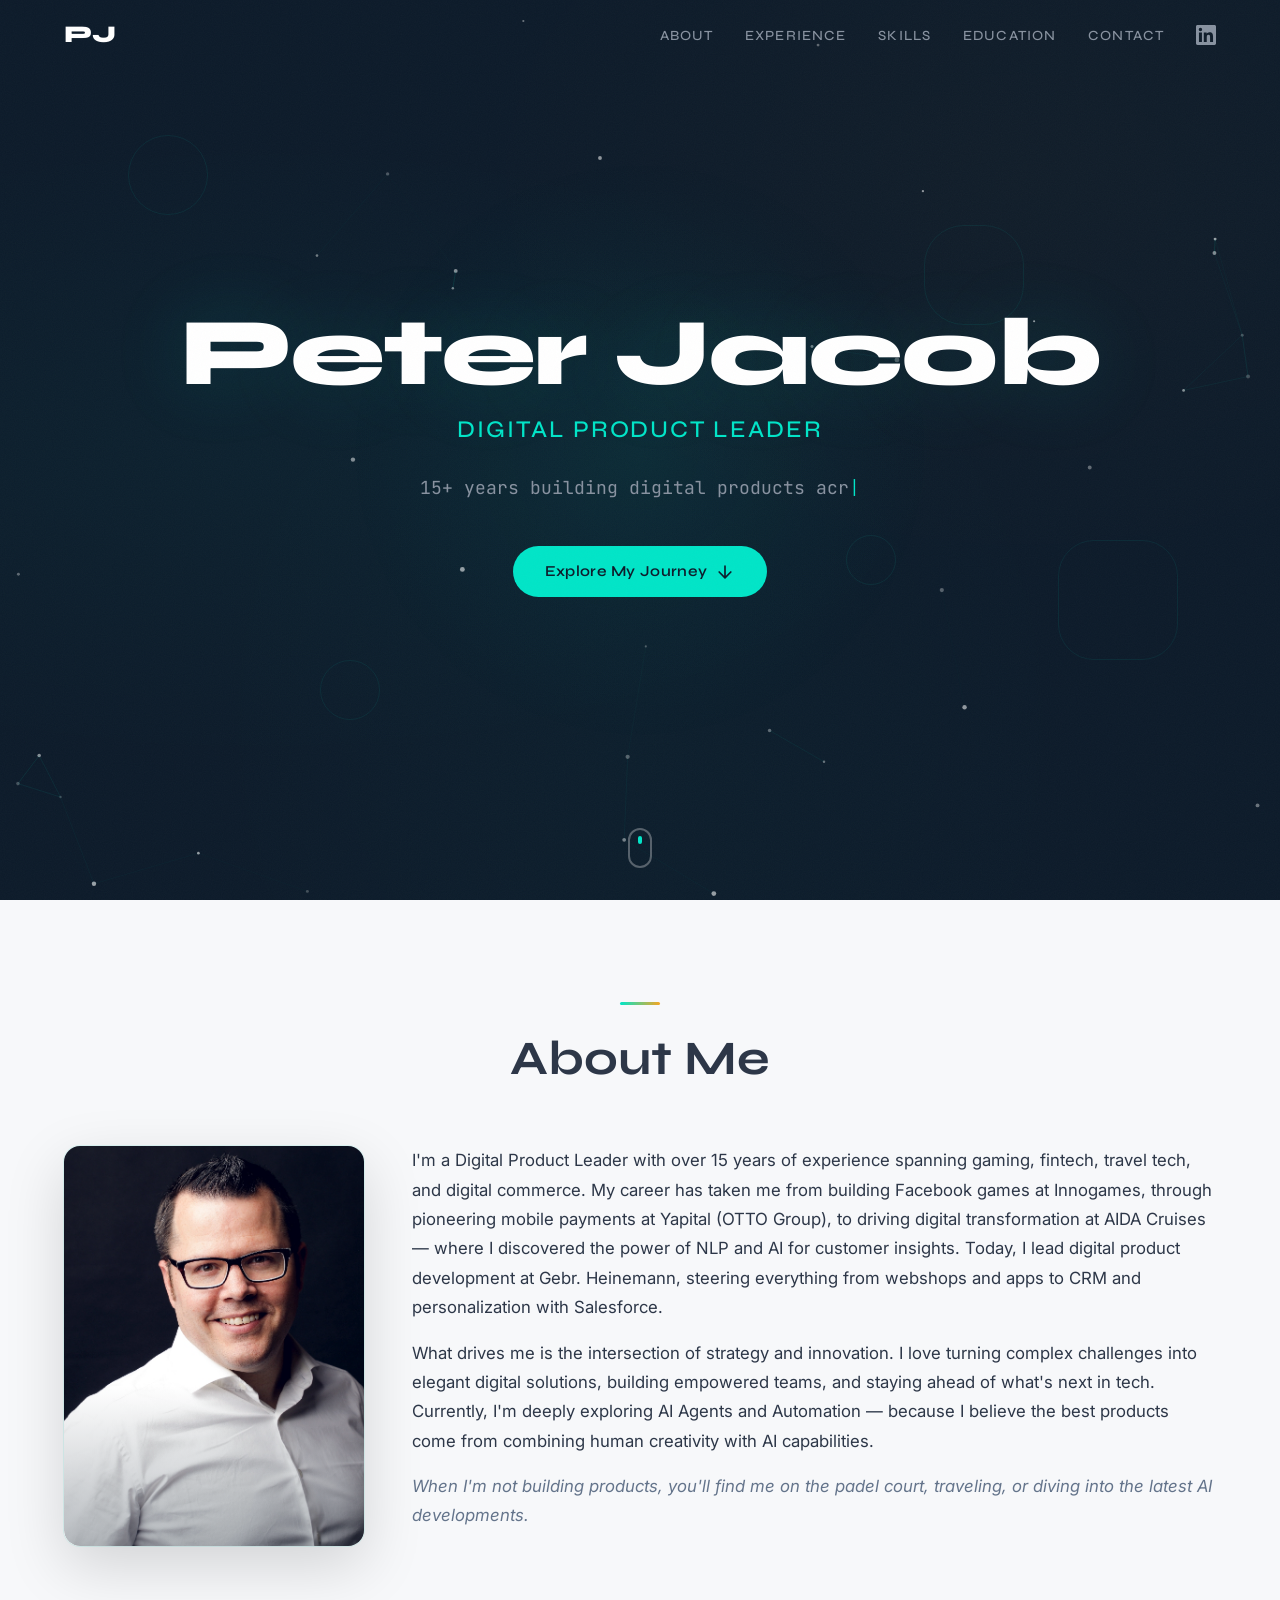
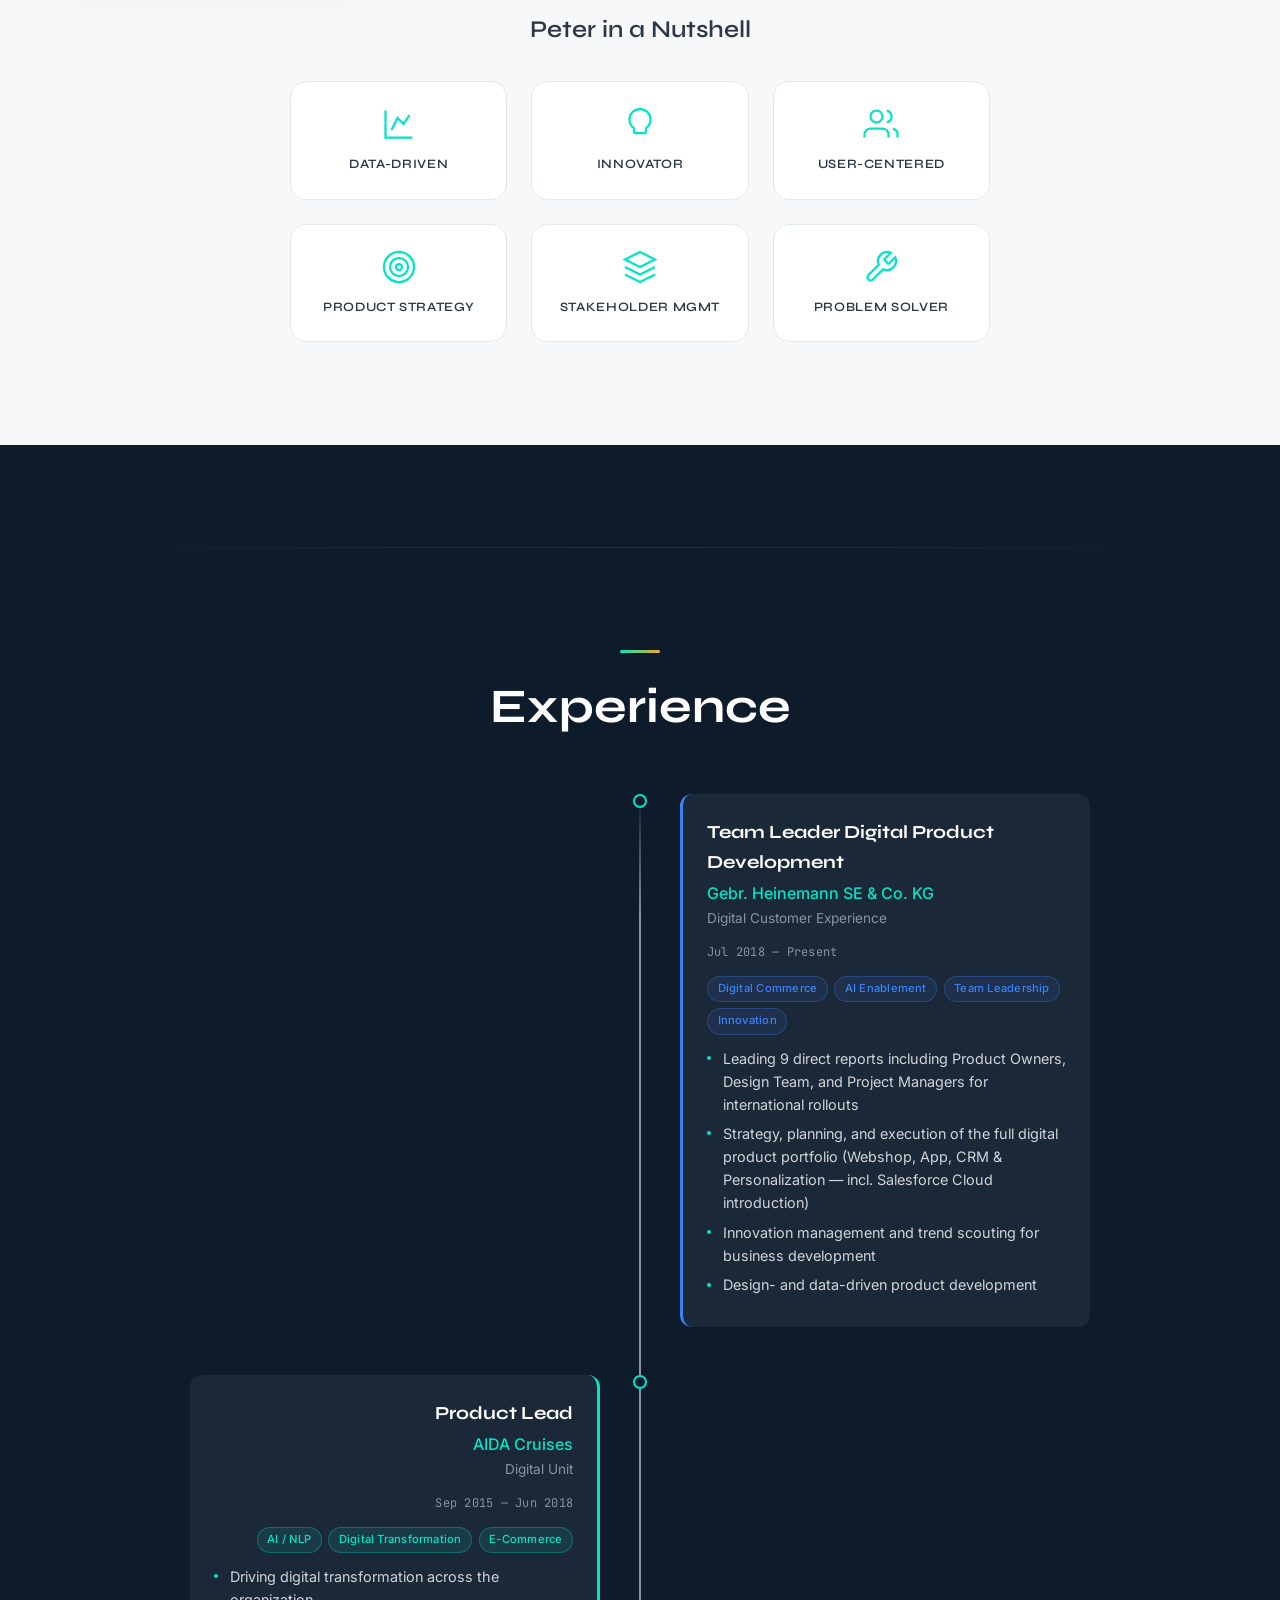
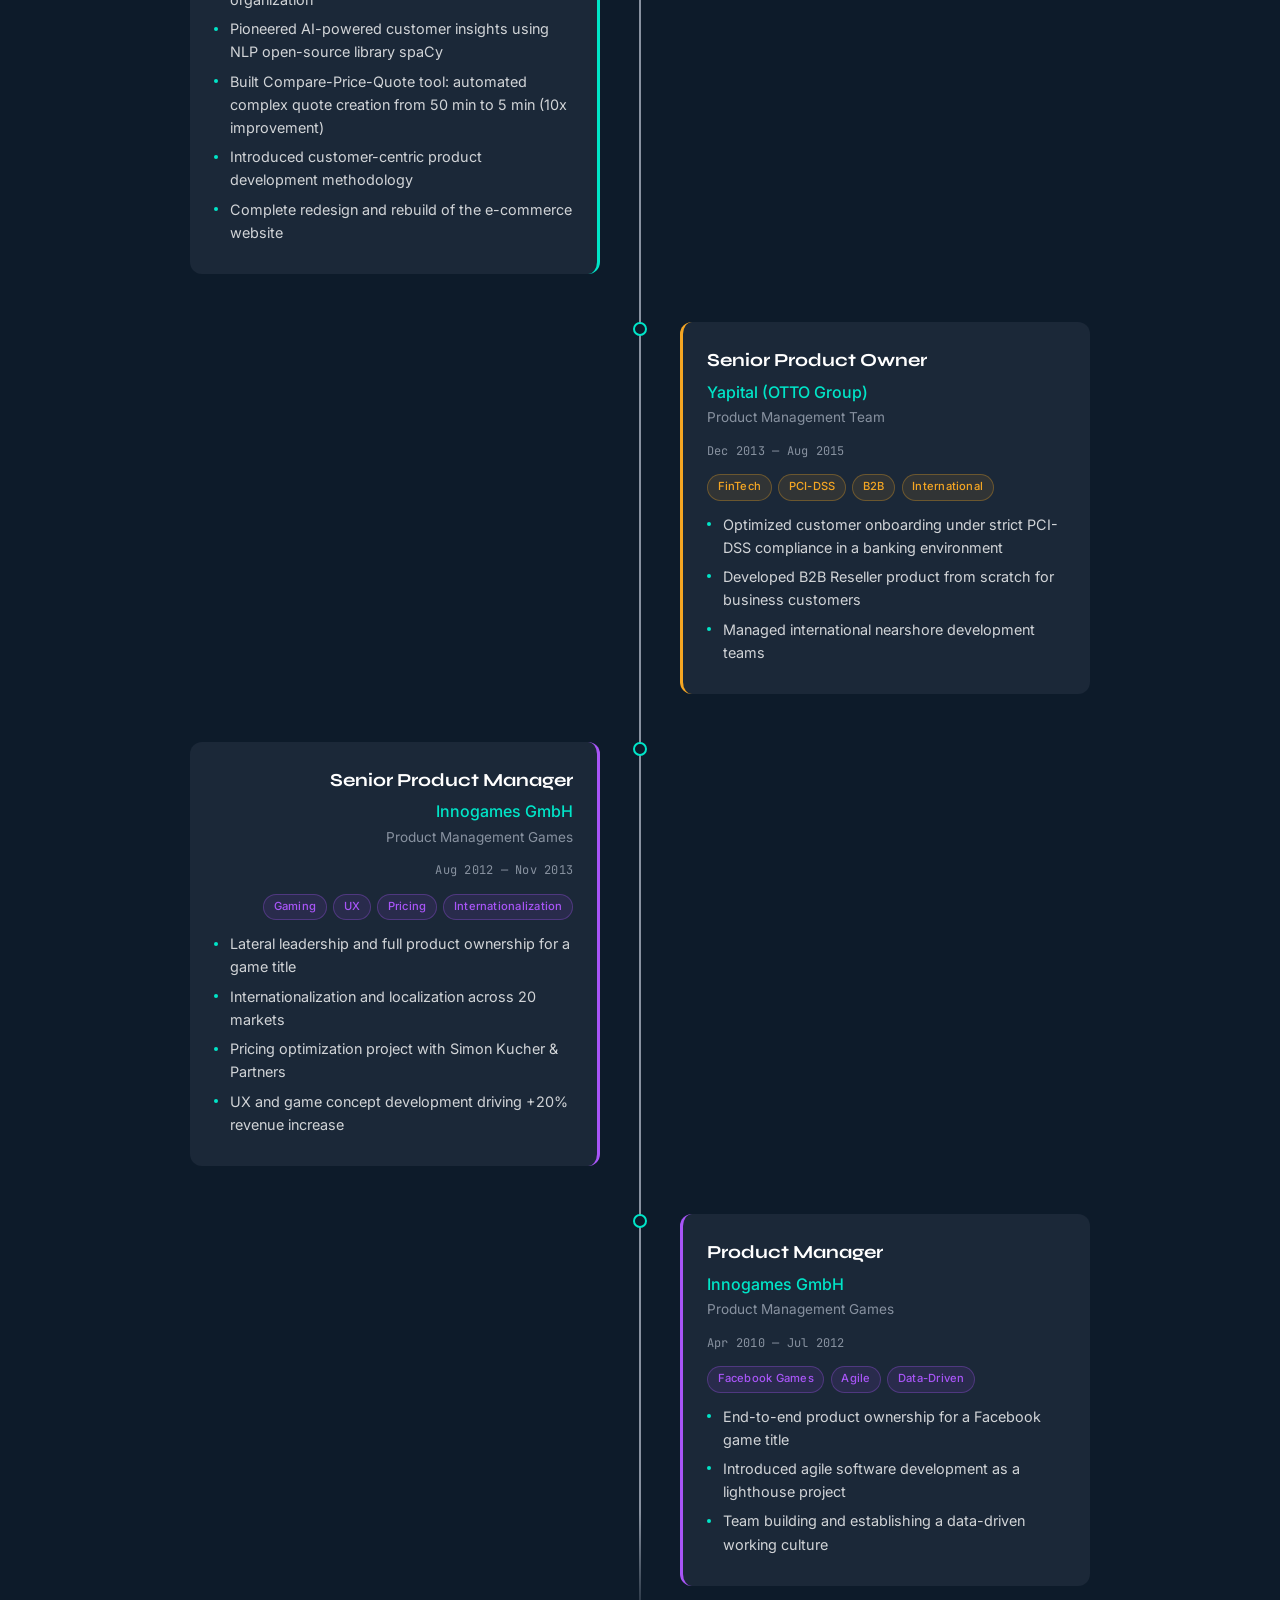
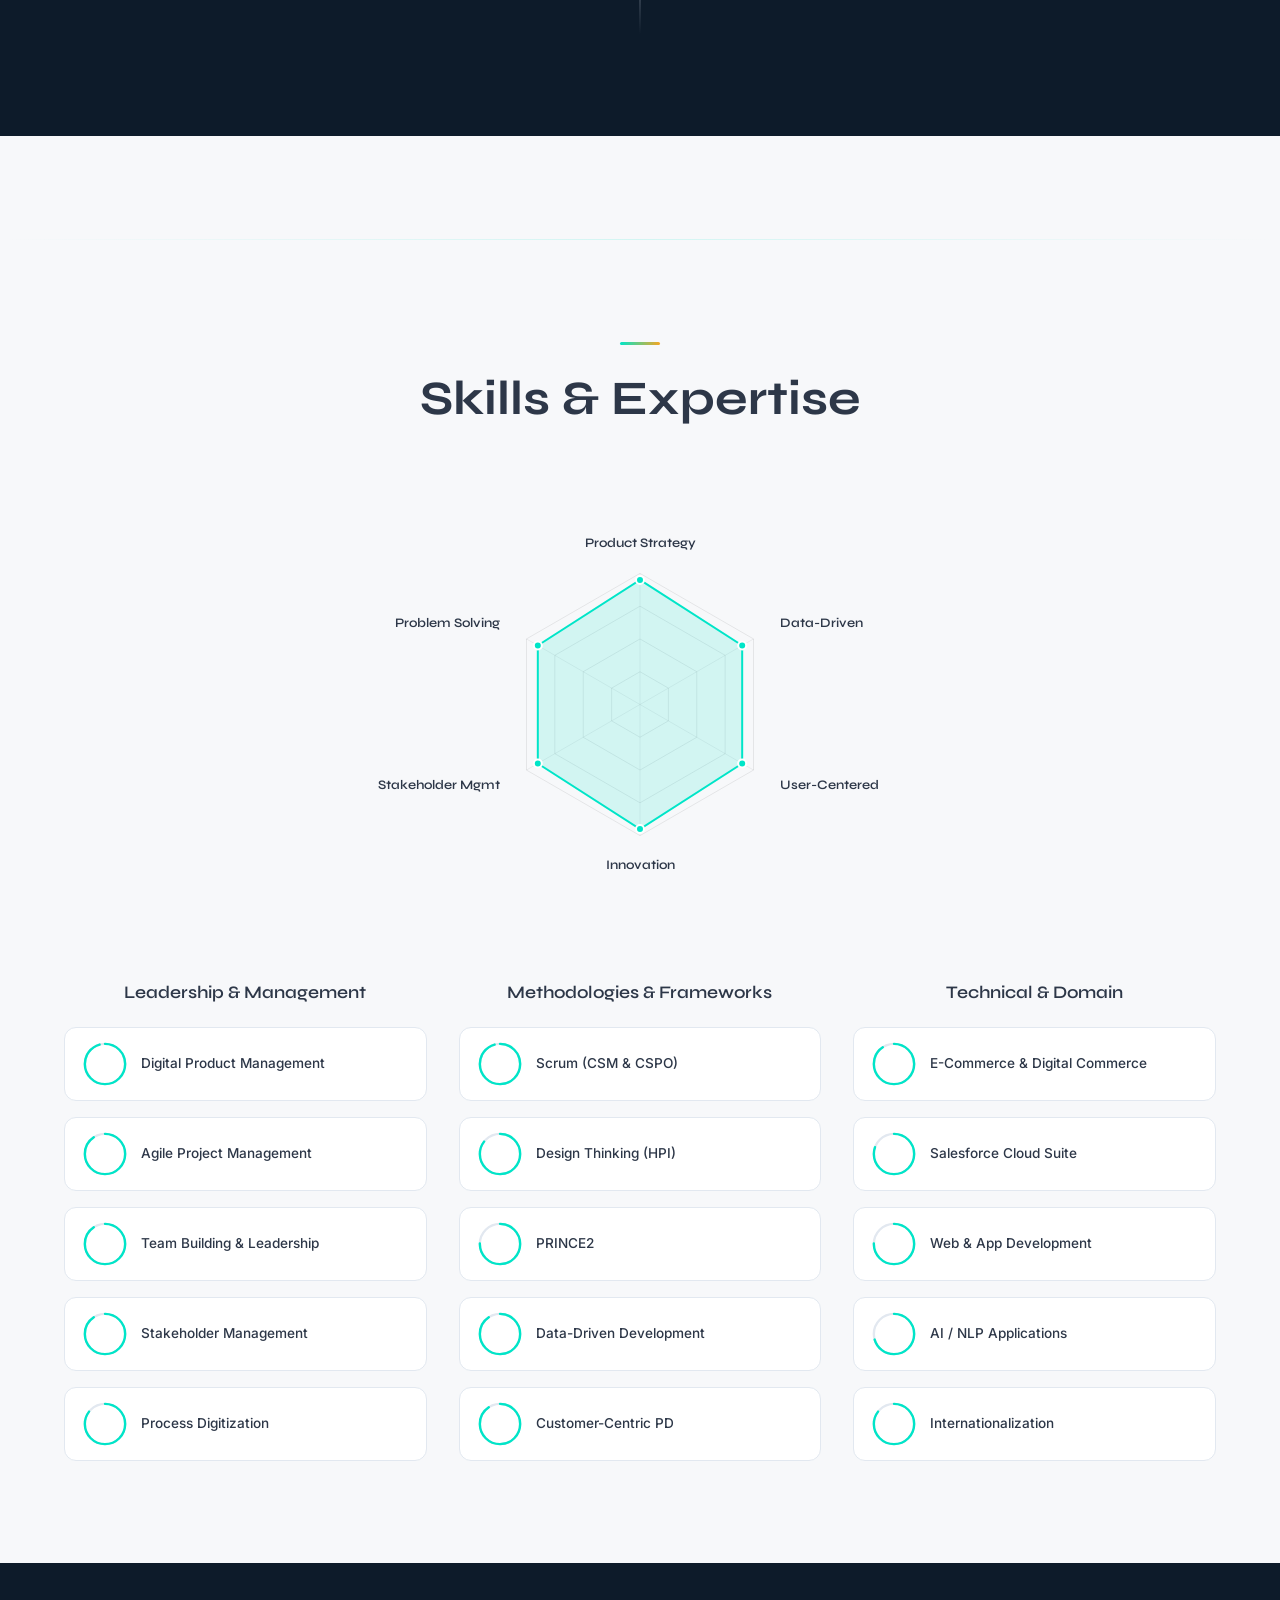
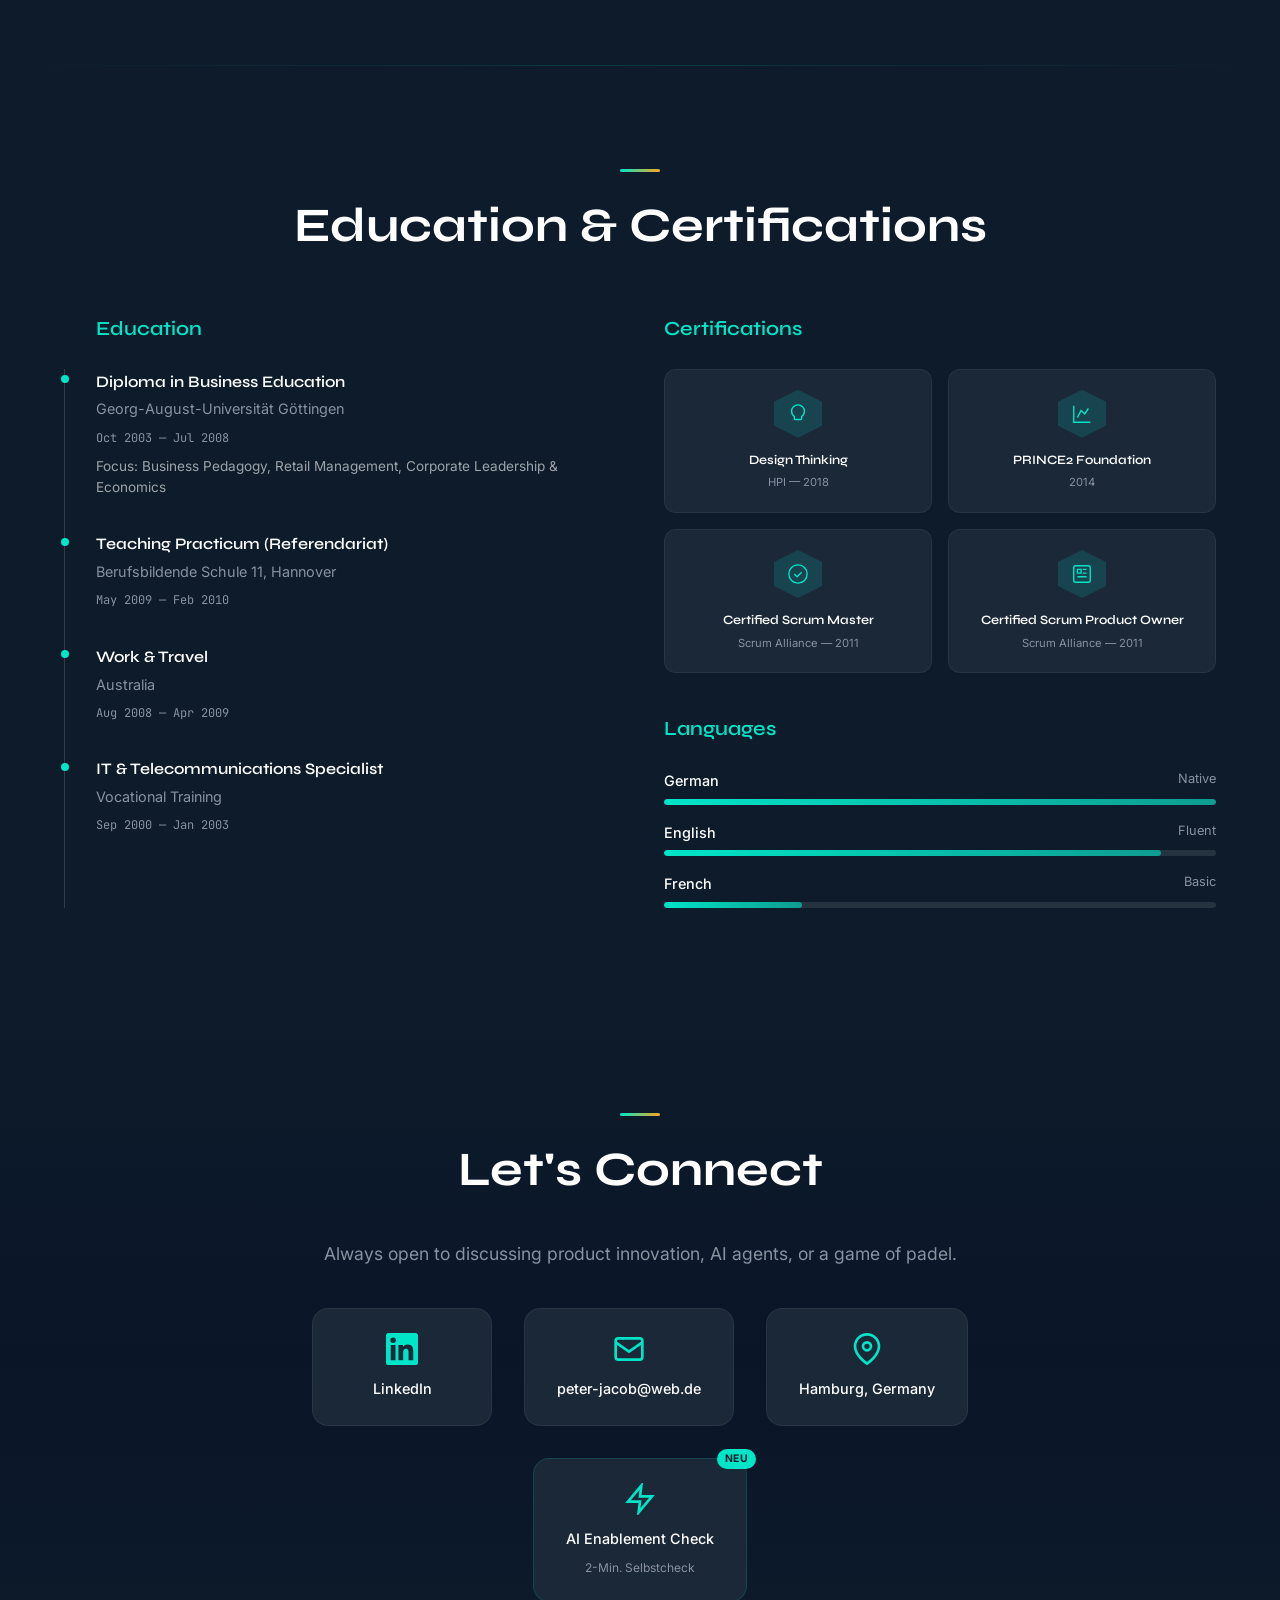
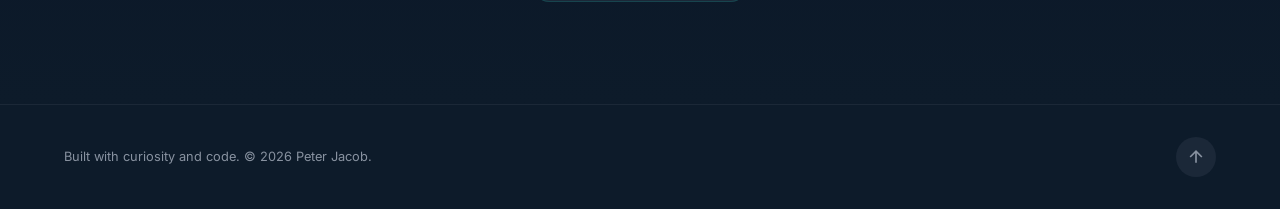
==== commit 5ef73808: "Add AI Enablement Check as 4th contact box with interactive quiz modal 6-question quiz identifies au" ====
--- a/index.html
+++ b/index.html
@@ -623,6 +623,14 @@
             </svg>
             <span class="contact-link-text">Hamburg, Germany</span>
           </div>
+          <button class="contact-link contact-link--quiz" id="quizTrigger" aria-haspopup="dialog" aria-expanded="false" type="button">
+            <span class="contact-link-quiz-badge">NEU</span>
+            <svg class="contact-link-icon" viewBox="0 0 24 24" fill="none" stroke="currentColor" stroke-width="2" aria-hidden="true">
+              <path d="M13 2L3 14h9l-1 8 10-12h-9l1-8z"/>
+            </svg>
+            <span class="contact-link-text">AI Enablement Check</span>
+            <span class="contact-link-sub">2-Min. Selbstcheck</span>
+          </button>
         </div>
       </div>
     </section>
@@ -641,6 +649,146 @@
     </div>
   </footer>
 
+  <!-- AI Enablement Check Modal -->
+  <div id="quizModal" class="quiz-modal" role="dialog" aria-modal="true" aria-labelledby="quizTitle" hidden>
+    <div class="quiz-modal-backdrop"></div>
+    <div class="quiz-modal-inner">
+      <button class="quiz-close" id="quizClose" aria-label="Schließen" type="button">
+        <svg width="20" height="20" viewBox="0 0 24 24" fill="none" stroke="currentColor" stroke-width="2" aria-hidden="true">
+          <path d="M18 6L6 18M6 6l12 12"/>
+        </svg>
+      </button>
+      <div class="quiz-progress-wrap">
+        <div class="quiz-progress-bar" id="quizProgressBar"></div>
+      </div>
+
+      <!-- Frage 1 -->
+      <div class="quiz-step" id="quizStep0">
+        <p class="quiz-part">Teil 1: Das Volumen</p>
+        <h3 class="quiz-question" id="quizTitle">Wie viele Stunden pro Woche verbringt Ihr Team mit dem Kopieren von Daten zwischen verschiedenen Tools (CRM, Excel, E-Mail, ERP)?</h3>
+        <div class="quiz-options">
+          <button class="quiz-option" type="button" data-step="0" data-value="0">
+            <span class="quiz-option-letter">A</span>
+            <span>Weniger als 5 Stunden</span>
+          </button>
+          <button class="quiz-option" type="button" data-step="0" data-value="1">
+            <span class="quiz-option-letter">B</span>
+            <span>5 bis 15 Stunden</span>
+          </button>
+          <button class="quiz-option" type="button" data-step="0" data-value="2">
+            <span class="quiz-option-letter">C</span>
+            <span>Wir „leben" quasi in Copy-Paste-Prozessen</span>
+          </button>
+        </div>
+      </div>
+
+      <!-- Frage 2 -->
+      <div class="quiz-step" id="quizStep1">
+        <p class="quiz-part">Teil 1: Das Volumen</p>
+        <h3 class="quiz-question">Wie reagieren Sie aktuell auf Kundenanfragen oder Leads?</h3>
+        <div class="quiz-options">
+          <button class="quiz-option" type="button" data-step="1" data-value="0">
+            <span class="quiz-option-letter">A</span>
+            <span>Sofort und automatisiert</span>
+          </button>
+          <button class="quiz-option" type="button" data-step="1" data-value="1">
+            <span class="quiz-option-letter">B</span>
+            <span>Manuell, innerhalb von 24 Stunden</span>
+          </button>
+          <button class="quiz-option" type="button" data-step="1" data-value="2">
+            <span class="quiz-option-letter">C</span>
+            <span>Es dauert oft Tage, oder Leads gehen im Postfach verloren</span>
+          </button>
+        </div>
+      </div>
+
+      <!-- Frage 3 -->
+      <div class="quiz-step" id="quizStep2">
+        <p class="quiz-part">Teil 2: Die Tool-Landschaft</p>
+        <h3 class="quiz-question">Wie gut „sprechen" Ihre genutzten Software-Tools miteinander?</h3>
+        <div class="quiz-options">
+          <button class="quiz-option" type="button" data-step="2" data-value="0">
+            <span class="quiz-option-letter">A</span>
+            <span>Alles ist nahtlos verknüpft (APIs werden genutzt)</span>
+          </button>
+          <button class="quiz-option" type="button" data-step="2" data-value="1">
+            <span class="quiz-option-letter">B</span>
+            <span>Einige Insel-Lösungen sind verbunden (z.B. via Zapier)</span>
+          </button>
+          <button class="quiz-option" type="button" data-step="2" data-value="2">
+            <span class="quiz-option-letter">C</span>
+            <span>Gar nicht – wir übertragen Daten manuell von A nach B</span>
+          </button>
+        </div>
+      </div>
+
+      <!-- Frage 4 -->
+      <div class="quiz-step" id="quizStep3">
+        <p class="quiz-part">Teil 3: Das KI-Potenzial</p>
+        <h3 class="quiz-question">Haben Sie wiederkehrende Text-Aufgaben (E-Mails schreiben, Reports zusammenfassen, Content-Erstellung)?</h3>
+        <div class="quiz-options">
+          <button class="quiz-option" type="button" data-step="3" data-value="0">
+            <span class="quiz-option-letter">A</span>
+            <span>Nein, alles sehr individuell</span>
+          </button>
+          <button class="quiz-option" type="button" data-step="3" data-value="1">
+            <span class="quiz-option-letter">B</span>
+            <span>Ja, aber wir nutzen bereits ChatGPT manuell</span>
+          </button>
+          <button class="quiz-option" type="button" data-step="3" data-value="2">
+            <span class="quiz-option-letter">C</span>
+            <span>Ja, das raubt uns täglich Zeit, die für Strategie fehlt</span>
+          </button>
+        </div>
+      </div>
+
+      <!-- Frage 5 -->
+      <div class="quiz-step" id="quizStep4">
+        <p class="quiz-part">Teil 3: Das KI-Potenzial</p>
+        <h3 class="quiz-question">Wie hoch ist die Fehlerquote bei Ihren Standardprozessen durch menschliche Flüchtigkeit?</h3>
+        <div class="quiz-options">
+          <button class="quiz-option" type="button" data-step="4" data-value="0">
+            <span class="quiz-option-letter">A</span>
+            <span>Nahe Null</span>
+          </button>
+          <button class="quiz-option" type="button" data-step="4" data-value="1">
+            <span class="quiz-option-letter">B</span>
+            <span>Gelegentlich, was nervige Korrekturschleifen nach sich zieht</span>
+          </button>
+          <button class="quiz-option" type="button" data-step="4" data-value="2">
+            <span class="quiz-option-letter">C</span>
+            <span>Hoch – Fehler kosten uns aktiv Geld oder Kundenvertrauen</span>
+          </button>
+        </div>
+      </div>
+
+      <!-- Frage 6 -->
+      <div class="quiz-step" id="quizStep5">
+        <p class="quiz-part">Teil 4: Skalierbarkeit</p>
+        <h3 class="quiz-question">Was passiert, wenn sich Ihr Auftragsvolumen morgen verdoppelt?</h3>
+        <div class="quiz-options">
+          <button class="quiz-option" type="button" data-step="5" data-value="0">
+            <span class="quiz-option-letter">A</span>
+            <span>Kein Problem, die Systeme skalieren mit</span>
+          </button>
+          <button class="quiz-option" type="button" data-step="5" data-value="1">
+            <span class="quiz-option-letter">B</span>
+            <span>Wir müssten sofort neue Mitarbeiter einstellen</span>
+          </button>
+          <button class="quiz-option" type="button" data-step="5" data-value="2">
+            <span class="quiz-option-letter">C</span>
+            <span>Das System würde kollabieren</span>
+          </button>
+        </div>
+      </div>
+
+      <!-- Ergebnis -->
+      <div class="quiz-step quiz-result" id="quizResult">
+        <!-- filled by JS -->
+      </div>
+    </div>
+  </div>
+
   <!-- Scripts -->
   <script src="./js/parallax.js"></script>
   <script src="./js/main.js"></script>
--- a/css/style.css
+++ b/css/style.css
@@ -1080,6 +1080,225 @@
 .contact-link-text {
   font-size: 0.9rem;
   font-weight: 500;
+  color: var(--color-text-white);
+}
+.contact-link-sub {
+  font-size: 0.75rem;
+  color: var(--color-text-gray);
+  margin-top: -0.25rem;
+}
+.contact-link--quiz {
+  cursor: pointer;
+  border-color: rgba(0, 229, 200, 0.15);
+  position: relative;
+}
+.contact-link--quiz:focus-visible {
+  outline: 2px solid var(--color-accent);
+  outline-offset: 2px;
+}
+.contact-link-quiz-badge {
+  position: absolute;
+  top: -10px;
+  right: -10px;
+  background: var(--color-accent);
+  color: #0D1B2A;
+  font-size: 0.65rem;
+  font-weight: 700;
+  letter-spacing: 0.04em;
+  padding: 2px 8px;
+  border-radius: 20px;
+}
+
+/* ================================================
+   QUIZ MODAL
+   ================================================ */
+.quiz-modal {
+  position: fixed;
+  inset: 0;
+  z-index: 1000;
+  display: flex;
+  align-items: center;
+  justify-content: center;
+  padding: 1rem;
+}
+.quiz-modal[hidden] {
+  display: none;
+}
+.quiz-modal-backdrop {
+  position: absolute;
+  inset: 0;
+  background: rgba(13, 27, 42, 0.85);
+  backdrop-filter: blur(8px);
+  -webkit-backdrop-filter: blur(8px);
+}
+.quiz-modal-inner {
+  position: relative;
+  background: var(--color-bg-dark-card);
+  border: 1px solid rgba(0, 229, 200, 0.15);
+  border-radius: 24px;
+  padding: 2.5rem 2rem 2rem;
+  max-width: 560px;
+  width: 100%;
+  max-height: 90vh;
+  overflow-y: auto;
+  box-shadow: 0 32px 80px rgba(0, 0, 0, 0.6), 0 0 0 1px rgba(0, 229, 200, 0.08);
+}
+.quiz-close {
+  position: absolute;
+  top: 1rem;
+  right: 1rem;
+  background: none;
+  border: none;
+  color: var(--color-text-gray);
+  cursor: pointer;
+  padding: 0.25rem;
+  display: flex;
+  transition: color var(--transition-fast);
+}
+.quiz-close:hover {
+  color: var(--color-text-white);
+}
+.quiz-progress-wrap {
+  height: 3px;
+  background: rgba(255, 255, 255, 0.08);
+  border-radius: 2px;
+  margin-bottom: 2rem;
+  overflow: hidden;
+}
+.quiz-progress-bar {
+  height: 100%;
+  background: linear-gradient(90deg, var(--color-accent), rgba(0, 229, 200, 0.7));
+  border-radius: 2px;
+  transition: width 0.4s var(--ease-out);
+  width: 0%;
+}
+.quiz-step {
+  display: none;
+}
+.quiz-step.is-active {
+  display: block;
+  animation: quizFadeIn 0.3s var(--ease-out);
+}
+@keyframes quizFadeIn {
+  from { opacity: 0; transform: translateY(10px); }
+  to   { opacity: 1; transform: translateY(0); }
+}
+.quiz-part {
+  font-size: 0.75rem;
+  font-weight: 600;
+  letter-spacing: 0.08em;
+  text-transform: uppercase;
+  color: var(--color-accent);
+  margin-bottom: 0.75rem;
+}
+.quiz-question {
+  font-size: 1.15rem;
+  font-weight: 600;
+  color: var(--color-text-white);
+  line-height: 1.5;
+  margin-bottom: 1.5rem;
+}
+.quiz-options {
+  display: flex;
+  flex-direction: column;
+  gap: 0.75rem;
+}
+.quiz-option {
+  display: flex;
+  align-items: center;
+  gap: 1rem;
+  padding: 1rem 1.25rem;
+  background: rgba(255, 255, 255, 0.03);
+  border: 1px solid rgba(255, 255, 255, 0.08);
+  border-radius: 12px;
+  cursor: pointer;
+  text-align: left;
+  color: var(--color-text-gray);
+  font-size: 0.95rem;
+  transition: border-color var(--transition-fast), background var(--transition-fast), color var(--transition-fast);
+  width: 100%;
+}
+.quiz-option:hover {
+  border-color: var(--color-accent);
+  background: rgba(0, 229, 200, 0.05);
+  color: var(--color-text-white);
+}
+.quiz-option.is-selected {
+  border-color: var(--color-accent);
+  background: rgba(0, 229, 200, 0.1);
+  color: var(--color-text-white);
+}
+.quiz-option-letter {
+  flex-shrink: 0;
+  width: 28px;
+  height: 28px;
+  border-radius: 50%;
+  border: 1px solid rgba(255, 255, 255, 0.15);
+  display: flex;
+  align-items: center;
+  justify-content: center;
+  font-size: 0.8rem;
+  font-weight: 700;
+  color: var(--color-accent);
+  transition: background var(--transition-fast), border-color var(--transition-fast);
+}
+.quiz-option.is-selected .quiz-option-letter {
+  background: var(--color-accent);
+  color: #0D1B2A;
+  border-color: var(--color-accent);
+}
+.quiz-result-type {
+  font-size: 0.75rem;
+  font-weight: 700;
+  letter-spacing: 0.1em;
+  text-transform: uppercase;
+  color: var(--color-accent);
+  margin-bottom: 0.5rem;
+}
+.quiz-result-headline {
+  font-size: 1.5rem;
+  font-weight: 700;
+  color: var(--color-text-white);
+  margin-bottom: 1rem;
+  line-height: 1.3;
+}
+.quiz-result-body {
+  font-size: 0.95rem;
+  color: var(--color-text-gray);
+  line-height: 1.7;
+  margin-bottom: 1.75rem;
+}
+.quiz-result-cta {
+  display: inline-flex;
+  align-items: center;
+  gap: 0.5rem;
+  padding: 0.875rem 1.75rem;
+  background: var(--color-accent);
+  color: #0D1B2A;
+  font-weight: 700;
+  font-size: 0.95rem;
+  border-radius: 12px;
+  text-decoration: none;
+  border: none;
+  cursor: pointer;
+  transition: opacity var(--transition-fast), transform var(--transition-fast);
+}
+.quiz-result-cta:hover {
+  opacity: 0.9;
+  transform: translateY(-2px);
+}
+.quiz-result-restart {
+  display: block;
+  margin-top: 1rem;
+  font-size: 0.85rem;
+  color: var(--color-text-gray);
+  background: none;
+  border: none;
+  cursor: pointer;
+  text-decoration: underline;
+  text-underline-offset: 3px;
+}
+.quiz-result-restart:hover {
   color: var(--color-text-white);
 }
 
